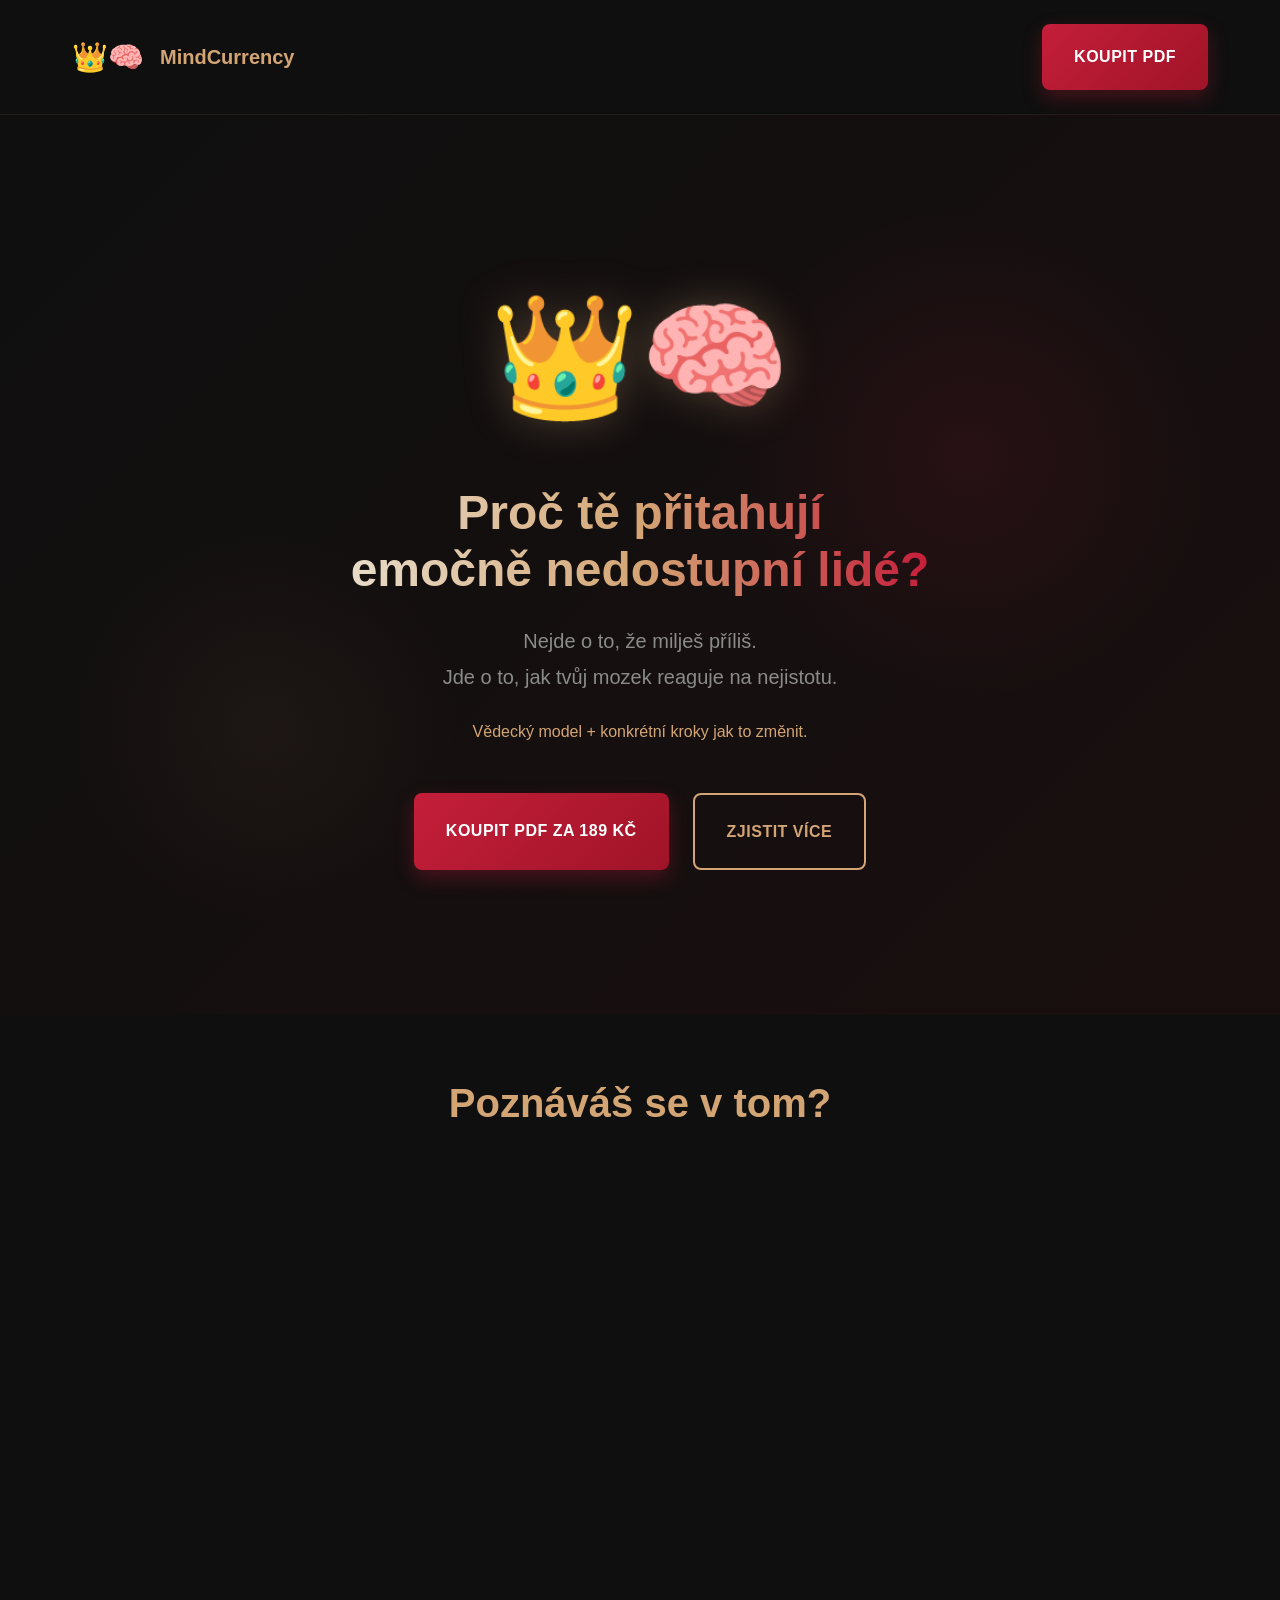
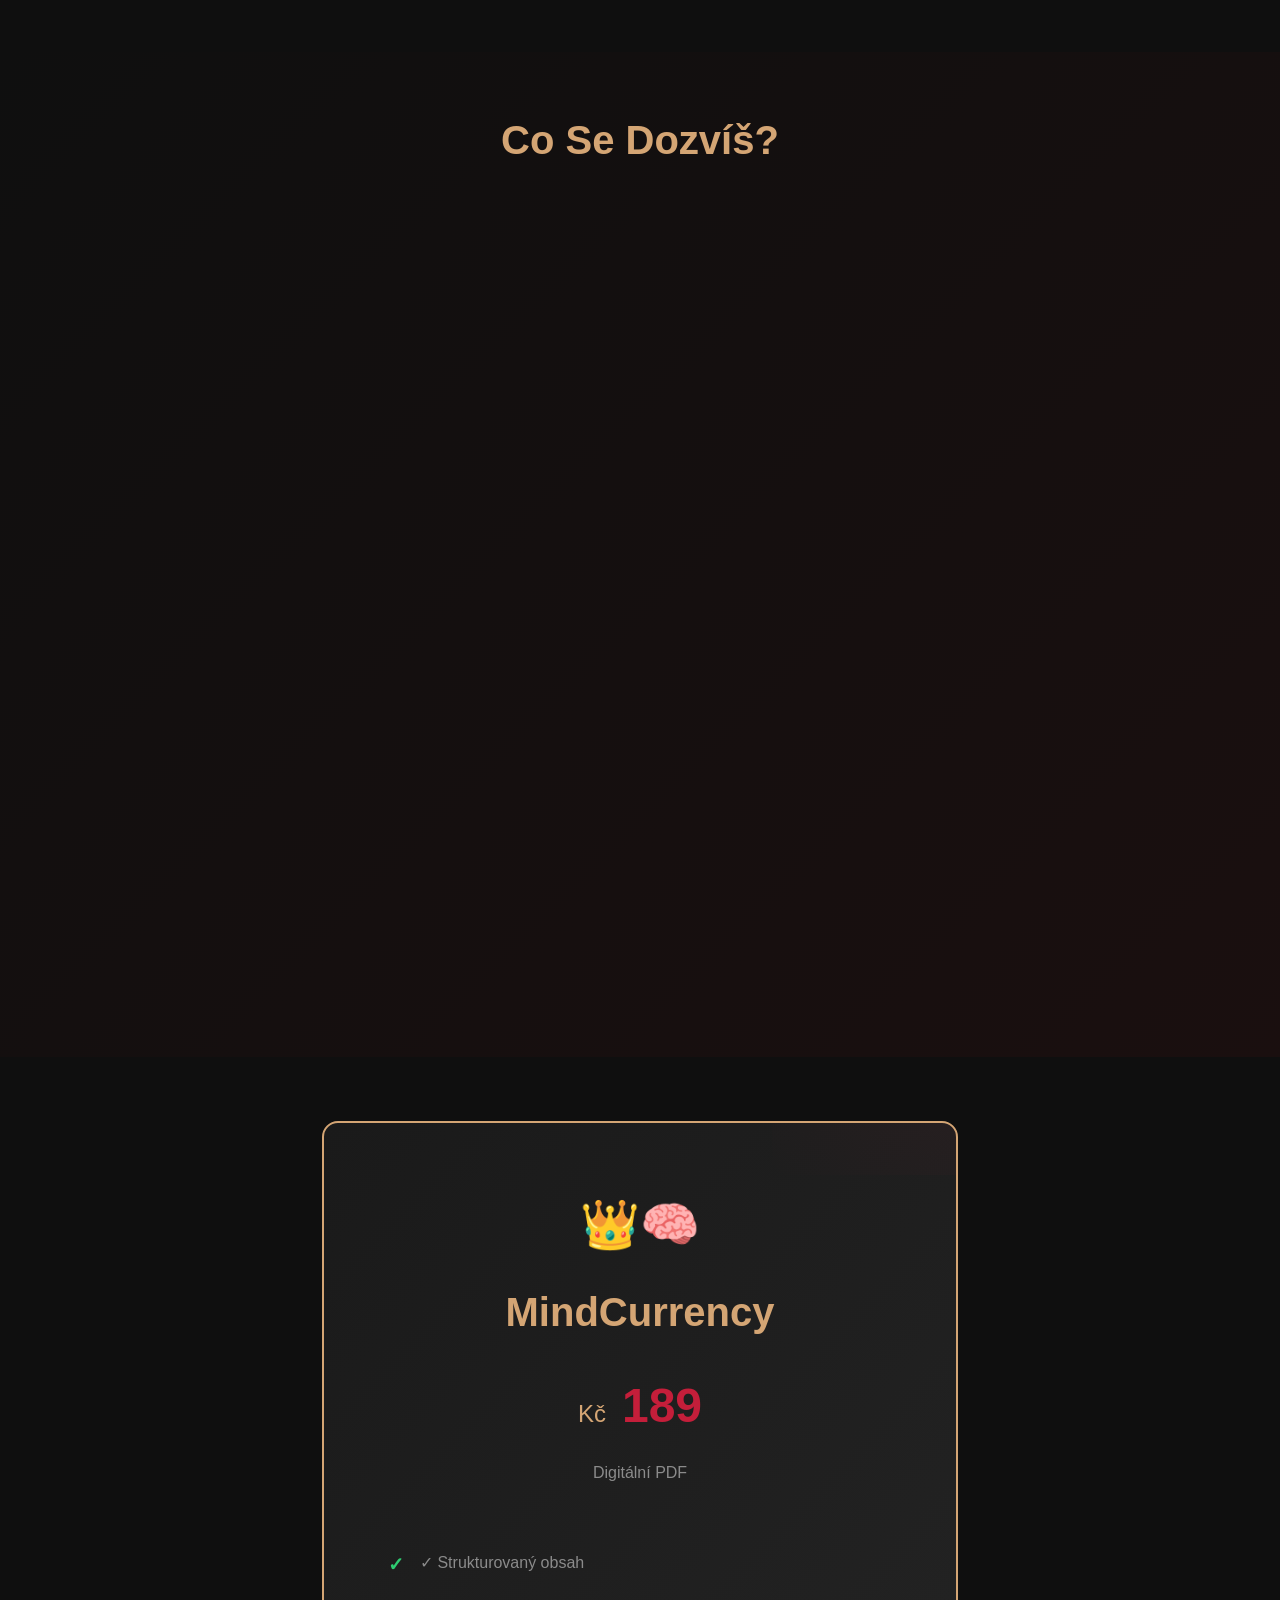
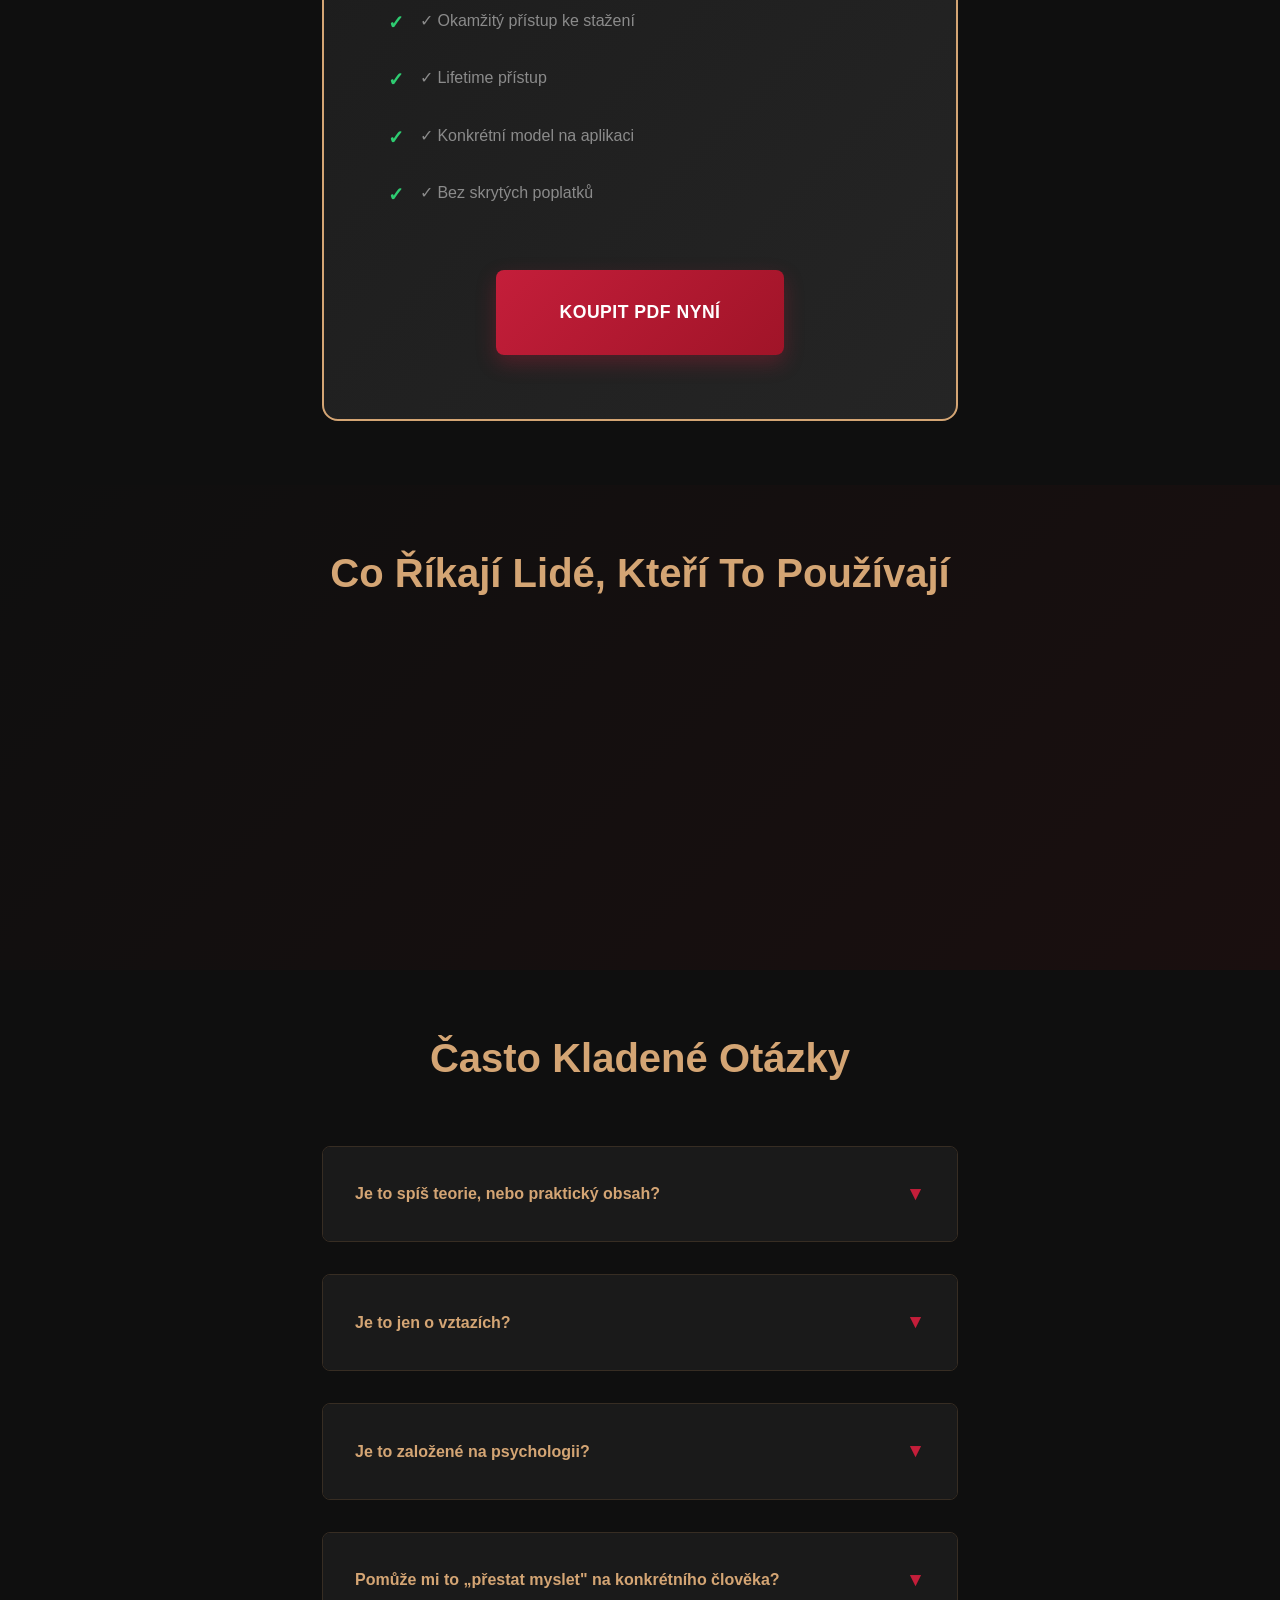
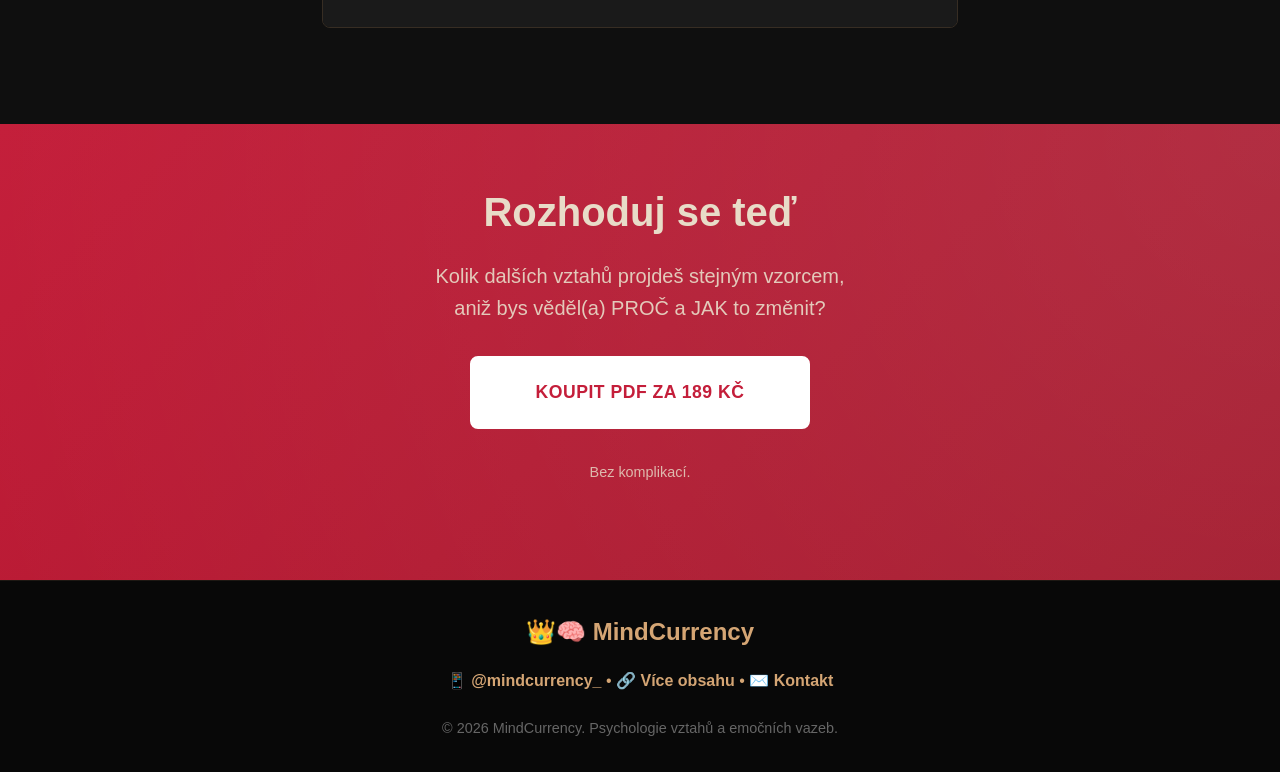
==== index.html @ d3848642 "Oprava FAQ: přidáno onclick na .faq-question, přidáno správné rozdělení textu do odstavců v každé od" ====
<!DOCTYPE html>
<html lang="cs">
<head>
    <meta charset="UTF-8">
    <meta name="viewport" content="width=device-width, initial-scale=1.0">
    <meta name="description" content="MindCurrency - Proč tě přitahují emočně nedostupní lidé. Vědecký model jak přerušit vztahový cyklus.">
    <meta name="keywords" content="psychologie, nejistota, vztahy, attachment, ebook">
    <meta name="author" content="MindCurrency">
    <meta property="og:title" content="MindCurrency - Proč tě přitahují emočně nedostupní lidé">
    <meta property="og:description" content="Vědecký model jak přerušit vztahový cyklus nejistoty.">
    <meta property="og:type" content="website">
    
    <title>MindCurrency - Proč tě přitahují emočně nedostupní lidé</title>
    
    <link rel="stylesheet" href="styles.css">
</head>
<body>

<!-- ========== HEADER ========== -->
<header class="header">
    <div class="header-content">
        <a href="#" class="logo">
            <div class="logo-icon">👑🧠</div>
            <span>MindCurrency</span>
        </a>
        <nav class="nav-cta">
            <button class="btn btn-primary" onclick="handlePurchase()">Koupit PDF</button>
        </nav>
    </div>
</header>

<!-- ========== HERO SECTION ========== -->
<section class="hero" id="home">
    <div class="hero-content">
        <div class="hero-logo">👑🧠</div>
        
        <h1>Proč tě přitahují<br>emočně nedostupní lidé?</h1>
        
        <p class="hero-subtitle">
            Nejde o to, že milješ příliš.<br>
            Jde o to, jak tvůj mozek reaguje na nejistotu.
        </p>
        
        <p class="hero-subtext">
            Vědecký model + konkrétní kroky jak to změnit.
        </p>
        
        <div class="hero-cta">
            <button class="btn btn-primary" onclick="handlePurchase()">Koupit PDF za 189 Kč</button>
            <a href="#problema" class="btn btn-secondary">Zjistit Více</a>
        </div>
    </div>
</section>

<!-- ========== PROBLEM SECTION ========== -->
<section class="problem-section" id="problema">
    <div class="container-narrow">
        <h2>Poznáváš se v tom?</h2>
        
        <div class="problem-list">
            <div class="problem-item">
                <div class="problem-number">1</div>
                <p><strong>Nejistota je tvůj magnet</strong> – Čím méně pozornosti, tím víc tě zajímá. Stabilní lidi jsou nudní.</p>
            </div>
            
            <div class="problem-item">
                <div class="problem-number">2</div>
                <p><strong>Stejný cyklus pořád znova</strong> – Každý vztah skončí stejně: ty se snažíš víc, druhý se vzdaluje.</p>
            </div>
            
            <div class="problem-item">
                <div class="problem-number">3</div>
                <p><strong>Kontroluješ telefon</strong> – Čekáš na zprávy, analyzuješ každé slovo, máš strach. Je to vyčerpávající.</p>
            </div>
            
            <div class="problem-item">
                <div class="problem-number">4</div>
                <p><strong>Myslíš, že jde o tebe</strong> – Když se druhý vzdálí, cítíš selhání. Ale realita je jiná.</p>
            </div>
            
            <div class="problem-item">
                <div class="problem-number">5</div>
                <p><strong>Potřebuješ řešení, ne motivaci</strong> – Už víš co je špatně. Potřebuješ konkrétní model jak to změnit.</p>
            </div>
        </div>
    </div>
</section>

<!-- ========== WHAT'S INSIDE SECTION ========== -->
<section class="whats-inside" id="obsah">
    <div class="container-narrow">
        <h2>Co Se Dozvíš?</h2>
        
        <div class="inside-list">
            <div class="inside-item">
                <div class="inside-icon">📌</div>
                <p><strong>Proč pochopení nestačí</strong> – Vědomé chápání není stejné jako změna mozku.</p>
            </div>
            
            <div class="inside-item">
                <div class="inside-icon">🔬</div>
                <p><strong>Nejistota jako droga</strong> – Vědecký model. Proč je nejistota návyková.</p>
            </div>
            
            <div class="inside-item">
                <div class="inside-icon">🧭</div>
                <p><strong>Styly citové vazby</strong> – Bezpečná, úzkostná a vyhýbavá. Proč se spojují nejisté páry.</p>
            </div>
            
            <div class="inside-item">
                <div class="inside-icon">🎯</div>
                <p><strong>Konkrétní Kroky</strong> – Od rozpoznání impulzu až po změnu vnitřního nastavení.</p>
            </div>
            
            <div class="inside-item">
                <div class="inside-icon">✅</div>
                <p><strong>Signály Změny</strong> – Jak poznáš, že se vztahový vzorec opravdu mění.</p>
            </div>
            
            <div class="inside-item">
                <div class="inside-icon">⚠️</div>
                <p><strong>Nejčastější Chyby</strong> – Pasti, do kterých padají lidi. Jak se jim vyhnout.</p>
            </div>
        </div>
    </div>
</section>

<!-- ========== PRICING SECTION ========== -->
<section class="pricing" id="pricing">
    <div class="container-narrow">
        <div class="price-box">
            <div class="price-header">
                <div class="price-icon">👑🧠</div>
                <h2>MindCurrency</h2>
            </div>
            
            <div class="price">
                <span class="price-currency">Kč</span>
                <span class="price-amount">189</span>
            </div>
            <span class="price-period">Digitální PDF</span>
            
            <ul class="pricing-features">
                <li>✓ Strukturovaný obsah</li>
                <li>✓ Okamžitý přístup ke stažení</li>
                <li>✓ Lifetime přístup</li>
                <li>✓ Konkrétní model na aplikaci</li>
                <li>✓ Bez skrytých poplatků</li>
            </ul>
            
            <button class="btn btn-primary btn-large" onclick="handlePurchase()">
                Koupit PDF Nyní
            </button>
        </div>
    </div>
</section>

<!-- ========== TESTIMONIALS ========== -->
<section class="testimonials" id="testimonials">
    <div class="container">
        <h2>Co Říkají Lidé, Kteří To Používají</h2>
        
        <div class="testimonials-grid">
            <div class="testimonial">
                <div class="stars">⭐⭐⭐⭐⭐</div>
                <p>„Poznala jsem se v tom. Věděla jsem, že se to opakuje, ale nevěděla jsem proč. Tohle PDF změnilo vše."</p>
                <div class="testimonial-author">– Aneta M.</div>
            </div>
            
            <div class="testimonial">
                <div class="stars">⭐⭐⭐⭐⭐</div>
                <p>„Není to jen teorie. Konkrétní kroky můžu začít používat hned. Už vím, jak reagovat jinak."</p>
                <div class="testimonial-author">– Pavel K.</div>
            </div>
            
            <div class="testimonial">
                <div class="stars">⭐⭐⭐⭐⭐</div>
                <p>„Konečně rozumím svým vlastním vzorcům. Je to jednoduché, ale účinné."</p>
                <div class="testimonial-author">– Barbora S.</div>
            </div>
        </div>
    </div>
</section>

<!-- ========== FAQ SECTION ========== -->
<section class="faq" id="faq">
    <div class="container-narrow">
        <h2>Často Kladené Otázky</h2>
        
        <div class="faq-container">
            <div class="faq-item">
                <div class="faq-question">
                    <h3>Je to spíš teorie, nebo praktický obsah?</h3>
                    <span class="faq-toggle">▼</span>
                </div>
                <div class="faq-answer">
                    <p><strong>Obojí.</strong></p>
                    <p>Nejprve pochopíš mechanismus, který tenhle vzorec vytváří.</p>
                    <p>Potom konkrétní principy, jak změnit reakci a dynamiku.</p>
                </div>
            </div>
            
            <div class="faq-item">
                <div class="faq-question">
                    <h3>Je to jen o vztazích?</h3>
                    <span class="faq-toggle">▼</span>
                </div>
                <div class="faq-answer">
                    <p><strong>Ne úplně.</strong></p>
                    <p>Vztahy jsou jen místo, kde se tenhle vzorec nejvíc projeví.</p>
                    <p>Ve skutečnosti jde o způsob, jak reaguješ na nejistotu, validaci a emoční investici.</p>
                </div>
            </div>
            
            <div class="faq-item">
                <div class="faq-question">
                    <h3>Je to založené na psychologii?</h3>
                    <span class="faq-toggle">▼</span>
                </div>
                <div class="faq-answer">
                    <p><strong>Ano.</strong></p>
                    <p>PDF vychází z konceptů jako attachment theory, dopaminový reward systém a behaviorální psychologie.</p>
                </div>
            </div>
            
            <div class="faq-item">
                <div class="faq-question">
                    <h3>Pomůže mi to „přestat myslet" na konkrétního člověka?</h3>
                    <span class="faq-toggle">▼</span>
                </div>
                <div class="faq-answer">
                    <p><strong>Cílem není potlačit emoce.</strong></p>
                    <p>Cílem je pochopit, proč tvůj systém reaguje určitým způsobem a přestat být řízený impulsem.</p>
                </div>
            </div>
        </div>
    </div>
</section>

<!-- ========== FINAL CTA ========== -->
<section class="cta-final">
    <div class="container">
        <h2>Rozhoduj se teď</h2>
        <p>
            Kolik dalších vztahů projdeš stejným vzorcem,<br>
            aniž bys věděl(a) PROČ a JAK to změnit?
        </p>
        <button class="btn btn-secondary" onclick="handlePurchase()" style="font-size: 1.1rem; padding: var(--spacing-md) var(--spacing-xxl);">
            Koupit PDF za 189 Kč
        </button>
        <p style="margin-top: var(--spacing-lg); font-size: 0.9rem; opacity: 0.9;">
            Bez komplikací.
        </p>
    </div>
</section>

<!-- ========== FOOTER ========== -->
<footer class="footer">
    <div class="footer-logo">👑🧠 MindCurrency</div>
    <div class="footer-content">
        <a href="https://instagram.com/mindcurrency_" class="footer-link" target="_blank">📱 @mindcurrency_</a>
        <span style="color: var(--primary-gold);">•</span>
        <a href="https://linktr.ee/MindCurrency" class="footer-link" target="_blank">🔗 Více obsahu</a>
        <span style="color: var(--primary-gold);">•</span>
        <a href="mailto:contact@mindcurrency.cz" class="footer-link">✉️ Kontakt</a>
    </div>
    <p class="footer-text">
        © 2026 MindCurrency. Psychologie vztahů a emočních vazeb.
    </p>
</footer>

<script src="script.js"></script>

</body>
</html>
---- styles.css ----
/* ========== CSS VARIABLES ========== */

:root {
    /* Colors */
    --bg-dark: #0f0f0f;
    --bg-darker: #080808;
    --primary-red: #c41e3a;
    --primary-gold: #d4a574;
    --cream: #e8dcc8;
    --light-gray: #8b8b8b;
    --gray: #666666;
    --card-bg: #1a1a1a;
    
    /* Spacing */
    --spacing-xs: 0.5rem;
    --spacing-sm: 1rem;
    --spacing-md: 1.5rem;
    --spacing-lg: 2rem;
    --spacing-xl: 3rem;
    --spacing-xxl: 4rem;
    
    /* Typography */
    --font-sans: 'Segoe UI', Tahoma, Geneva, Verdana, sans-serif;
    --font-size-base: 1rem;
    --font-size-lg: 1.25rem;
    --font-size-xl: 1.5rem;
    --font-size-2xl: 2rem;
    --font-size-3xl: 2.5rem;
    --font-size-4xl: 3rem;
    
    /* Transitions */
    --transition: all 0.3s ease;
    --transition-slow: all 0.6s cubic-bezier(0.34, 1.56, 0.64, 1);
}

/* ========== RESET & BASE STYLES ========== */

* {
    margin: 0;
    padding: 0;
    box-sizing: border-box;
}

html {
    scroll-behavior: smooth;
}

body {
    font-family: var(--font-sans);
    background-color: var(--bg-dark);
    color: var(--cream);
    line-height: 1.6;
    overflow-x: hidden;
}

body.loaded {
    animation: fadeIn 0.6s ease;
}

@keyframes fadeIn {
    from { opacity: 0; }
    to { opacity: 1; }
}

/* ========== TYPOGRAPHY ========== */

h1, h2, h3, h4, h5, h6 {
    font-weight: 700;
    line-height: 1.2;
    margin-bottom: var(--spacing-md);
}

h1 {
    font-size: var(--font-size-4xl);
    color: var(--cream);
}

h2 {
    font-size: var(--font-size-3xl);
    color: var(--cream);
}

h3 {
    font-size: var(--font-size-xl);
    color: var(--cream);
}

p {
    margin-bottom: var(--spacing-md);
    color: var(--light-gray);
}

a {
    color: var(--primary-gold);
    text-decoration: none;
    transition: var(--transition);
}

a:hover {
    color: var(--primary-red);
}

/* ========== CONTAINER ========== */

.container {
    max-width: 1200px;
    margin: 0 auto;
    padding: 0 var(--spacing-lg);
}

.container-narrow {
    max-width: 700px;
    margin: 0 auto;
    padding: 0 var(--spacing-lg);
}

/* ========== BUTTONS ========== */

.btn {
    display: inline-block;
    padding: var(--spacing-md) var(--spacing-lg);
    border: none;
    border-radius: 8px;
    font-size: var(--font-size-base);
    font-weight: 600;
    cursor: pointer;
    transition: var(--transition);
    text-transform: uppercase;
    letter-spacing: 0.5px;
    position: relative;
    overflow: hidden;
    text-decoration: none;
    display: inline-flex;
    align-items: center;
    justify-content: center;
}

.btn-primary {
    background: linear-gradient(135deg, var(--primary-red), #a01428);
    color: white;
    box-shadow: 0 8px 20px rgba(196, 30, 58, 0.3);
}

.btn-primary:hover {
    transform: translateY(-2px);
    box-shadow: 0 12px 30px rgba(196, 30, 58, 0.5);
}

.btn-secondary {
    background: transparent;
    color: var(--primary-gold);
    border: 2px solid var(--primary-gold);
}

.btn-secondary:hover {
    background: var(--primary-gold);
    color: var(--bg-dark);
    transform: translateY(-2px);
}

.btn-large {
    padding: var(--spacing-lg) var(--spacing-xxl);
    font-size: 1.1rem;
}

.btn:active {
    transform: translateY(0);
}

/* ========== HEADER ========== */

.header {
    position: sticky;
    top: 0;
    z-index: 1000;
    background: var(--bg-dark);
    backdrop-filter: blur(10px);
    border-bottom: 1px solid rgba(212, 165, 116, 0.1);
    transition: var(--transition);
}

.header-content {
    max-width: 1200px;
    margin: 0 auto;
    padding: var(--spacing-md) var(--spacing-lg);
    display: flex;
    justify-content: space-between;
    align-items: center;
}

.logo {
    display: flex;
    align-items: center;
    gap: var(--spacing-sm);
    color: var(--primary-gold);
    font-size: var(--font-size-lg);
    font-weight: 700;
    transition: var(--transition);
}

.logo:hover {
    color: var(--primary-red);
}

.logo-icon {
    font-size: 1.8rem;
    animation: float 3s ease-in-out infinite;
}

@keyframes float {
    0%, 100% { transform: translateY(0px); }
    50% { transform: translateY(-10px); }
}

.nav-cta {
    display: flex;
    gap: var(--spacing-md);
    align-items: center;
}

@media (max-width: 768px) {
    .header-content {
        flex-direction: column;
        gap: var(--spacing-md);
    }
    
    .nav-cta {
        width: 100%;
        flex-direction: column;
    }
    
    .nav-cta .btn {
        width: 100%;
    }
}

/* ========== HERO SECTION ========== */

.hero {
    min-height: 100vh;
    display: flex;
    align-items: center;
    justify-content: center;
    background: linear-gradient(135deg, var(--bg-dark) 0%, #1a0f0f 100%);
    position: relative;
    overflow: hidden;
    padding: var(--spacing-xxl) var(--spacing-lg);
}

.hero::before {
    content: '';
    position: absolute;
    width: 500px;
    height: 500px;
    background: radial-gradient(circle, rgba(196, 30, 58, 0.1) 0%, transparent 70%);
    top: 10%;
    right: 5%;
    animation: pulse 4s ease-in-out infinite;
}

@keyframes pulse {
    0%, 100% { transform: scale(1); }
    50% { transform: scale(1.1); }
}

.hero::after {
    content: '';
    position: absolute;
    width: 400px;
    height: 400px;
    background: radial-gradient(circle, rgba(212, 165, 116, 0.05) 0%, transparent 70%);
    bottom: 10%;
    left: 5%;
    animation: pulse 5s ease-in-out infinite;
}

.hero-content {
    position: relative;
    z-index: 2;
    text-align: center;
    max-width: 900px;
    animation: slideUp 0.8s ease;
}

@keyframes slideUp {
    from {
        opacity: 0;
        transform: translateY(30px);
    }
    to {
        opacity: 1;
        transform: translateY(0);
    }
}

.hero-logo {
    font-size: 120px;
    margin-bottom: var(--spacing-lg);
    animation: float 4s ease-in-out infinite;
    filter: drop-shadow(0 0 20px rgba(212, 165, 116, 0.3));
}

.hero h1 {
    font-size: var(--font-size-4xl);
    margin-bottom: var(--spacing-md);
    background: linear-gradient(to right, var(--cream), var(--primary-gold), var(--primary-red));
    -webkit-background-clip: text;
    -webkit-text-fill-color: transparent;
    background-clip: text;
}

.hero-subtitle {
    font-size: var(--font-size-lg);
    color: var(--light-gray);
    margin-bottom: var(--spacing-md);
    line-height: 1.8;
}

.hero-subtext {
    font-size: var(--font-size-base);
    color: var(--primary-gold);
    margin-bottom: var(--spacing-xl);
}

.hero-cta {
    display: flex;
    gap: var(--spacing-md);
    justify-content: center;
    flex-wrap: wrap;
}

@media (max-width: 768px) {
    .hero {
        min-height: auto;
        padding: var(--spacing-xl) var(--spacing-md);
    }
    
    .hero h1 {
        font-size: 2.5rem;
    }
    
    .hero-logo {
        font-size: 80px;
    }
    
    .hero-cta {
        flex-direction: column;
    }
    
    .hero-cta .btn {
        width: 100%;
    }
}

/* ========== SOLUTION BADGE ========== */

.solution-badge {
    display: inline-block;
    background: rgba(196, 30, 58, 0.2);
    color: var(--primary-gold);
    padding: var(--spacing-sm) var(--spacing-md);
    border-radius: 50px;
    font-size: 0.85rem;
    font-weight: 700;
    text-transform: uppercase;
    letter-spacing: 1px;
    margin-bottom: var(--spacing-lg);
    text-align: center;
}

/* ========== PROBLEM SECTION ========== */

.problem-section {
    padding: var(--spacing-xxl) var(--spacing-lg);
    background: var(--bg-dark);
}

.problem-section h2 {
    text-align: center;
    margin-bottom: var(--spacing-xxl);
    color: var(--primary-gold);
}

.problem-list {
    display: grid;
    gap: var(--spacing-lg);
}

.problem-item {
    display: flex;
    gap: var(--spacing-lg);
    align-items: flex-start;
}

.problem-number {
    display: flex;
    align-items: center;
    justify-content: center;
    width: 50px;
    height: 50px;
    background: linear-gradient(135deg, var(--primary-red), #a01428);
    color: white;
    font-weight: 700;
    font-size: 1.5rem;
    border-radius: 50%;
    flex-shrink: 0;
}

.problem-item p {
    flex: 1;
    margin: 0;
    font-size: 1.05rem;
}

/* ========== SOLUTION SECTION ========== */

.solution-section {
    padding: var(--spacing-xxl) var(--spacing-lg);
    background: linear-gradient(135deg, var(--bg-dark) 0%, #1a0f0f 100%);
}

.solution-section h2 {
    text-align: center;
    color: var(--primary-gold);
    margin-bottom: var(--spacing-xl);
}

.solution-section p {
    font-size: 1.05rem;
    margin-bottom: var(--spacing-md);
}

.cycle-box {
    display: flex;
    justify-content: center;
    align-items: center;
    gap: var(--spacing-lg);
    flex-wrap: wrap;
    margin: var(--spacing-xxl) 0;
    padding: var(--spacing-xl);
    background: var(--card-bg);
    border: 2px solid var(--primary-gold);
    border-radius: 12px;
}

.cycle-step {
    background: linear-gradient(135deg, var(--primary-red), #a01428);
    color: white;
    padding: var(--spacing-md) var(--spacing-lg);
    border-radius: 8px;
    font-weight: 700;
    min-width: 120px;
    text-align: center;
}

.cycle-arrow {
    color: var(--primary-gold);
    font-size: 2rem;
    font-weight: 700;
}

/* ========== 5 STEPS SECTION ========== */

.five-steps {
    padding: var(--spacing-xxl) var(--spacing-lg);
    background: var(--bg-dark);
}

.five-steps h2 {
    text-align: center;
    color: var(--primary-gold);
    margin-bottom: var(--spacing-xxl);
}

.steps-container {
    display: grid;
    gap: var(--spacing-lg);
}

.step-item {
    display: grid;
    grid-template-columns: 60px 1fr;
    gap: var(--spacing-lg);
    align-items: flex-start;
}

.step-number {
    display: flex;
    align-items: center;
    justify-content: center;
    width: 60px;
    height: 60px;
    background: linear-gradient(135deg, var(--primary-red), #a01428);
    color: white;
    font-weight: 700;
    font-size: 1.5rem;
    border-radius: 50%;
    flex-shrink: 0;
}

.step-content h3 {
    color: var(--primary-gold);
    margin-bottom: var(--spacing-sm);
}

.step-content p {
    margin: 0;
    font-size: 0.95rem;
}

/* ========== WHAT'S INSIDE SECTION ========== */

.whats-inside {
    padding: var(--spacing-xxl) var(--spacing-lg);
    background: linear-gradient(135deg, var(--bg-dark) 0%, #1a0f0f 100%);
}

.whats-inside h2 {
    text-align: center;
    color: var(--primary-gold);
    margin-bottom: var(--spacing-xxl);
}

.inside-list {
    display: grid;
    gap: var(--spacing-md);
}

.inside-item {
    display: flex;
    gap: var(--spacing-md);
    align-items: center;
    background: var(--card-bg);
    padding: var(--spacing-lg);
    border-left: 4px solid var(--primary-red);
    border-radius: 8px;
    transition: var(--transition);
}

.inside-item:hover {
    border-left-color: var(--primary-gold);
    transform: translateX(5px);
}

.inside-icon {
    font-size: 1.5rem;
    color: var(--primary-gold);
    font-weight: 700;
    flex-shrink: 0;
}

.inside-item p {
    margin: 0;
    font-size: 0.95rem;
}

/* ========== PRICING SECTION ========== */

.pricing {
    padding: var(--spacing-xxl) var(--spacing-lg);
    background: var(--bg-dark);
}

.price-box {
    background: linear-gradient(135deg, var(--card-bg), #252525);
    border: 2px solid var(--primary-gold);
    border-radius: 16px;
    padding: var(--spacing-xxl);
    text-align: center;
    transition: var(--transition);
    position: relative;
    overflow: hidden;
}

.price-box::before {
    content: '';
    position: absolute;
    top: -50%;
    right: -50%;
    width: 500px;
    height: 500px;
    background: radial-gradient(circle, rgba(196, 30, 58, 0.1), transparent);
    animation: float 6s ease-in-out infinite;
}

.price-box:hover {
    border-color: var(--primary-red);
    transform: translateY(-8px);
    box-shadow: 0 25px 60px rgba(196, 30, 58, 0.3);
}

.price-header {
    position: relative;
    z-index: 2;
    margin-bottom: var(--spacing-lg);
}

.price-icon {
    font-size: 3rem;
    display: block;
    margin-bottom: var(--spacing-md);
}

.price-header h2 {
    color: var(--primary-gold);
    margin-bottom: 0;
}

.price {
    position: relative;
    z-index: 2;
    display: flex;
    align-items: baseline;
    justify-content: center;
    gap: var(--spacing-sm);
    margin-bottom: var(--spacing-sm);
}

.price-currency {
    font-size: 1.5rem;
    color: var(--primary-gold);
}

.price-amount {
    font-size: var(--font-size-4xl);
    font-weight: 700;
    color: var(--primary-red);
}

.price-period {
    display: block;
    color: var(--light-gray);
    font-size: var(--font-size-base);
    margin-bottom: var(--spacing-lg);
    position: relative;
    z-index: 2;
}

.pricing-features {
    list-style: none;
    margin: var(--spacing-xl) 0;
    text-align: left;
    position: relative;
    z-index: 2;
}

.pricing-features li {
    padding: var(--spacing-sm) 0;
    color: var(--light-gray);
    position: relative;
    padding-left: var(--spacing-lg);
}

.pricing-features li::before {
    content: '✓';
    position: absolute;
    left: 0;
    color: #2ecc71;
    font-weight: 700;
    font-size: 1.2rem;
}

.pricing-guarantee {
    background: rgba(196, 30, 58, 0.1);
    border: 1px solid var(--primary-red);
    border-radius: 8px;
    padding: var(--spacing-lg);
    margin: var(--spacing-xl) 0;
    position: relative;
    z-index: 2;
}

.pricing-guarantee strong {
    color: var(--primary-gold);
}

.guarantee-text {
    color: var(--light-gray);
    font-size: 0.95rem;
    margin-top: var(--spacing-sm);
    margin-bottom: 0;
}

/* ========== TESTIMONIALS ========== */

.testimonials {
    padding: var(--spacing-xxl) var(--spacing-lg);
    background: linear-gradient(135deg, var(--bg-dark) 0%, #1a0f0f 100%);
}

.testimonials h2 {
    text-align: center;
    color: var(--primary-gold);
    margin-bottom: var(--spacing-xxl);
}

.testimonials-grid {
    display: grid;
    grid-template-columns: repeat(auto-fit, minmax(280px, 1fr));
    gap: var(--spacing-lg);
}

.testimonial {
    background: var(--card-bg);
    padding: var(--spacing-lg);
    border-radius: 12px;
    border: 1px solid rgba(212, 165, 116, 0.2);
    transition: var(--transition);
    position: relative;
}

.testimonial::before {
    content: '"';
    font-size: 4rem;
    color: var(--primary-red);
    opacity: 0.3;
    position: absolute;
    top: -10px;
    left: 10px;
}

.testimonial:hover {
    border-color: var(--primary-red);
    transform: translateY(-5px);
    box-shadow: 0 15px 40px rgba(196, 30, 58, 0.2);
}

.stars {
    font-size: 1.2rem;
    margin-bottom: var(--spacing-md);
    letter-spacing: 2px;
}

.testimonial p {
    color: var(--light-gray);
    font-style: italic;
    margin-bottom: var(--spacing-md);
}

.testimonial-author {
    color: var(--primary-gold);
    font-weight: 700;
    font-size: 0.9rem;
}

/* ========== FAQ SECTION ========== */

.faq {
    padding: var(--spacing-xxl) var(--spacing-lg);
    background: var(--bg-dark);
}

.faq h2 {
    text-align: center;
    color: var(--primary-gold);
    margin-bottom: var(--spacing-xxl);
}

.faq-container {
    max-width: 700px;
    margin: 0 auto;
}

.faq-item {
    margin-bottom: var(--spacing-lg);
    border: 1px solid rgba(212, 165, 116, 0.2);
    border-radius: 8px;
    overflow: hidden;
    transition: var(--transition);
}

.faq-item.active {
    border-color: var(--primary-red);
}

.faq-question {
    background: var(--card-bg);
    padding: var(--spacing-lg);
    cursor: pointer;
    display: flex;
    justify-content: space-between;
    align-items: center;
    transition: var(--transition);
}

.faq-item.active .faq-question {
    background: rgba(196, 30, 58, 0.1);
}

.faq-question:hover {
    background: rgba(212, 165, 116, 0.05);
}

.faq-question h3 {
    color: var(--primary-gold);
    margin-bottom: 0;
    font-size: var(--font-size-base);
    text-align: left;
}

.faq-toggle {
    color: var(--primary-red);
    font-size: 1.2rem;
    transition: var(--transition);
    display: inline-block;
}

.faq-item.active .faq-toggle {
    transform: rotate(180deg);
}

.faq-answer {
    max-height: 0;
    overflow: hidden;
    transition: max-height 0.3s ease;
}

.faq-item.active .faq-answer {
    max-height: 500px;
}

.faq-answer p {
    padding: var(--spacing-lg);
    background: rgba(212, 165, 116, 0.05);
    color: var(--light-gray);
    margin-bottom: 0;
}

/* ========== FINAL CTA SECTION ========== */

.cta-final {
    padding: var(--spacing-xxl) var(--spacing-lg);
    background: linear-gradient(135deg, var(--primary-red), #a01428);
    text-align: center;
    position: relative;
    overflow: hidden;
}

.cta-final::before {
    content: '';
    position: absolute;
    inset: 0;
    background: radial-gradient(circle at top right, rgba(255, 255, 255, 0.1), transparent);
}

.cta-final h2 {
    position: relative;
    z-index: 2;
    font-size: var(--font-size-3xl);
    margin-bottom: var(--spacing-md);
    color: var(--cream);
}

.cta-final p {
    position: relative;
    z-index: 2;
    font-size: var(--font-size-lg);
    color: rgba(232, 220, 200, 0.9);
    margin-bottom: var(--spacing-lg);
}

.cta-final .btn {
    position: relative;
    z-index: 2;
}

.cta-final .btn-secondary {
    background: white;
    color: var(--primary-red);
    border: 2px solid white;
}

.cta-final .btn-secondary:hover {
    background: var(--cream);
    color: var(--primary-red);
}

/* ========== FOOTER ========== */

.footer {
    background: var(--bg-darker);
    padding: var(--spacing-lg);
    text-align: center;
    border-top: 1px solid rgba(212, 165, 116, 0.1);
}

.footer-logo {
    font-size: 1.5rem;
    color: var(--primary-gold);
    font-weight: 700;
    margin-bottom: var(--spacing-sm);
}

.footer-content {
    margin-bottom: var(--spacing-md);
}

.footer-link {
    color: var(--primary-gold);
    font-weight: 600;
    transition: var(--transition);
}

.footer-link:hover {
    color: var(--primary-red);
}

.footer-text {
    color: var(--gray);
    font-size: 0.9rem;
    margin-bottom: 0;
}

/* ========== SCROLLBAR ========== */

::-webkit-scrollbar {
    width: 10px;
}

::-webkit-scrollbar-track {
    background: var(--bg-dark);
}

::-webkit-scrollbar-thumb {
    background: var(--primary-gold);
    border-radius: 5px;
}

::-webkit-scrollbar-thumb:hover {
    background: var(--primary-red);
}

/* ========== RESPONSIVE ========== */

@media (max-width: 1024px) {
    h1 { font-size: 2.5rem; }
    h2 { font-size: 2rem; }
    .container { padding: 0 var(--spacing-md); }
}

@media (max-width: 768px) {
    :root {
        --font-size-4xl: 2rem;
        --font-size-3xl: 1.75rem;
        --font-size-2xl: 1.5rem;
        --spacing-xxl: 2rem;
        --spacing-xl: 1.5rem;
    }
    
    .testimonials-grid {
        grid-template-columns: 1fr;
    }
    
    .price-box {
        padding: var(--spacing-lg);
    }
    
    .step-item {
        grid-template-columns: 1fr;
    }
    
    .step-number {
        width: 50px;
        height: 50px;
    }
}

/* ========== UTILITIES ========== */

.text-center { text-align: center; }
.mt-lg { margin-top: var(--spacing-lg); }
.mb-lg { margin-bottom: var(--spacing-lg); }
.opacity-75 { opacity: 0.75; }
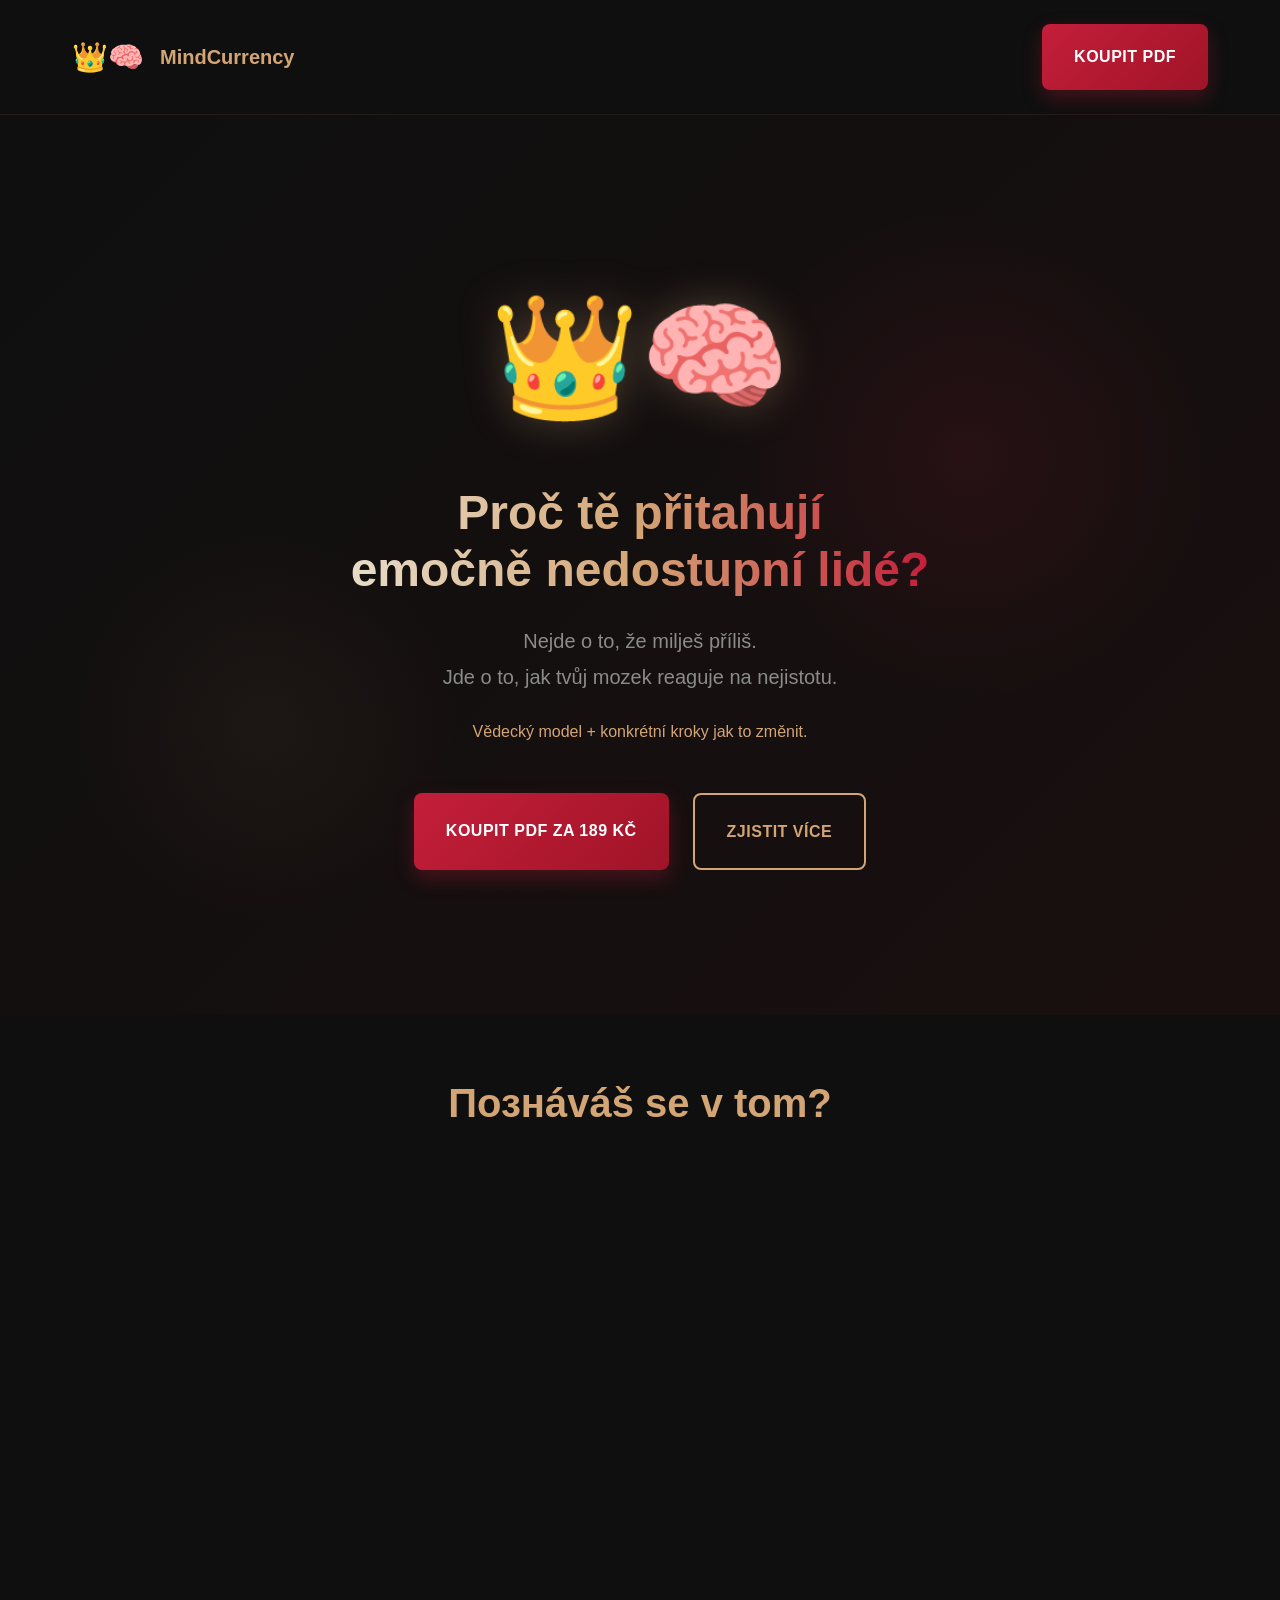
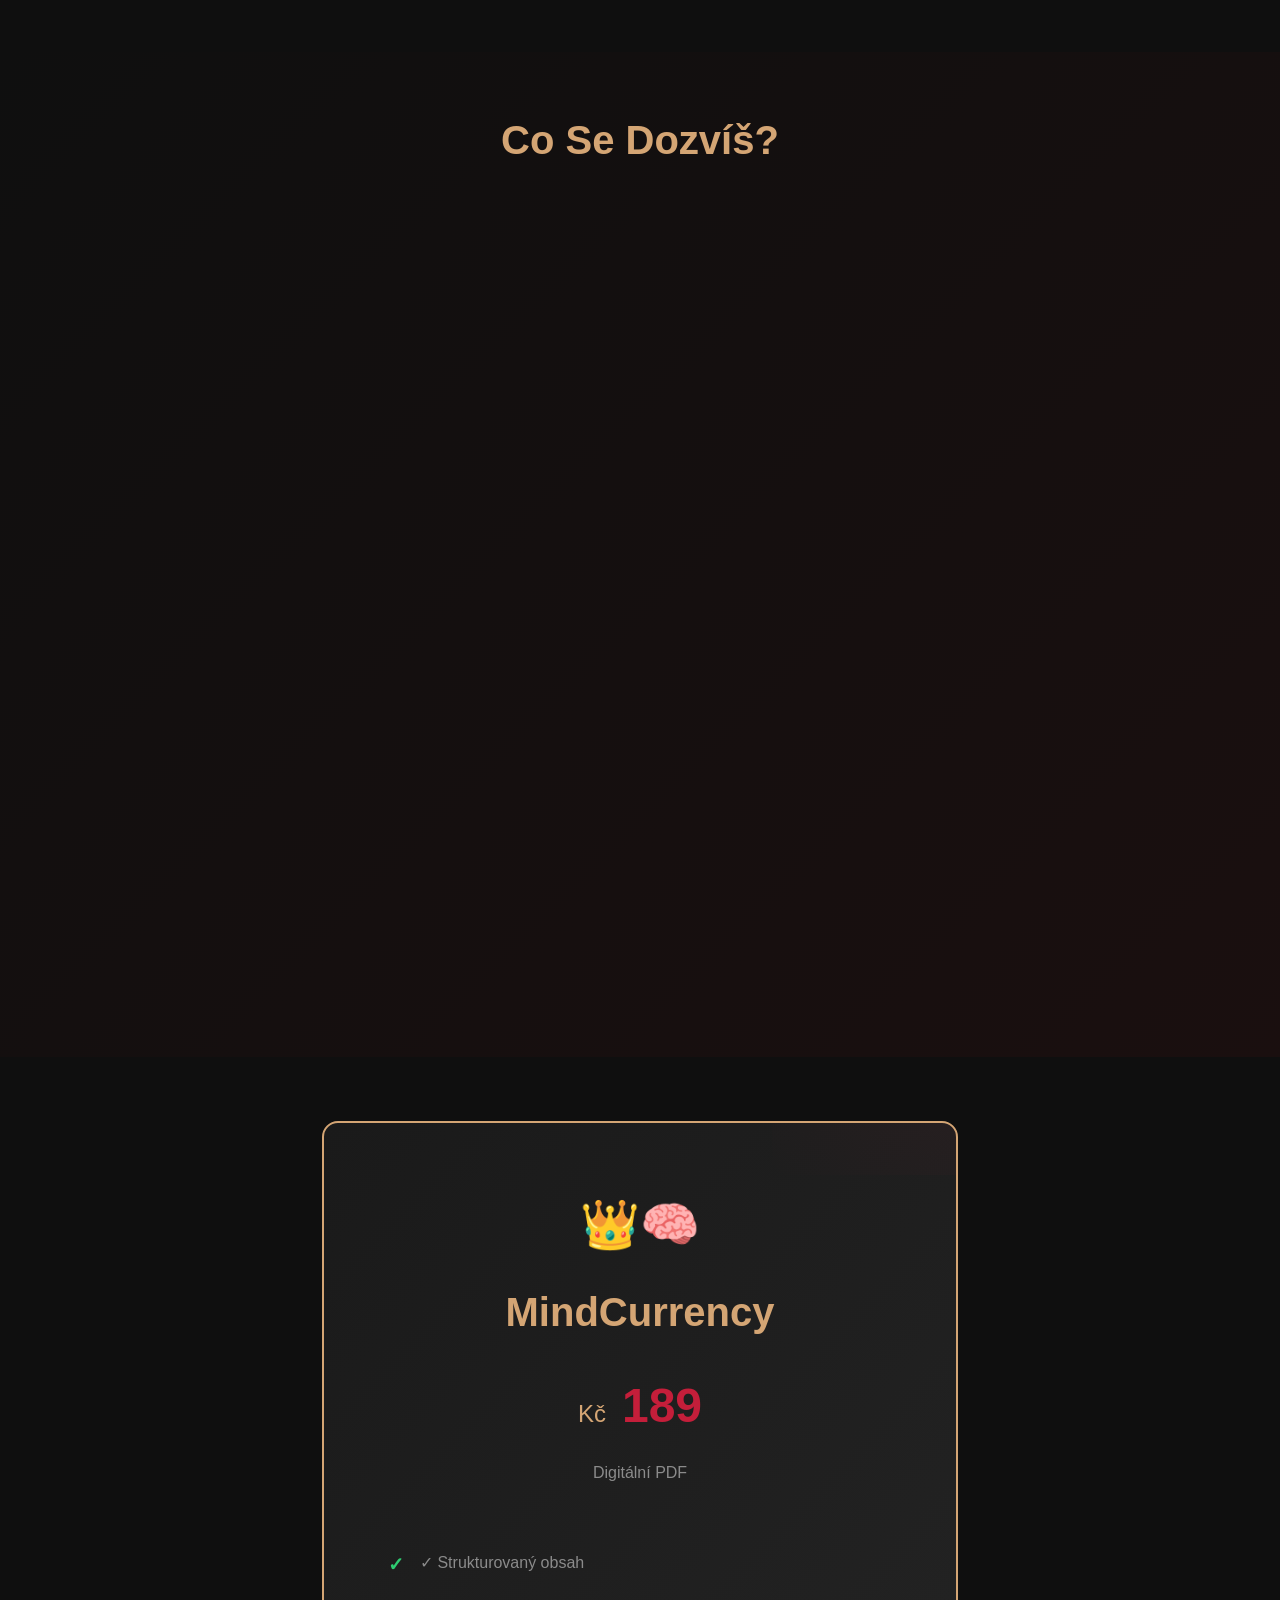
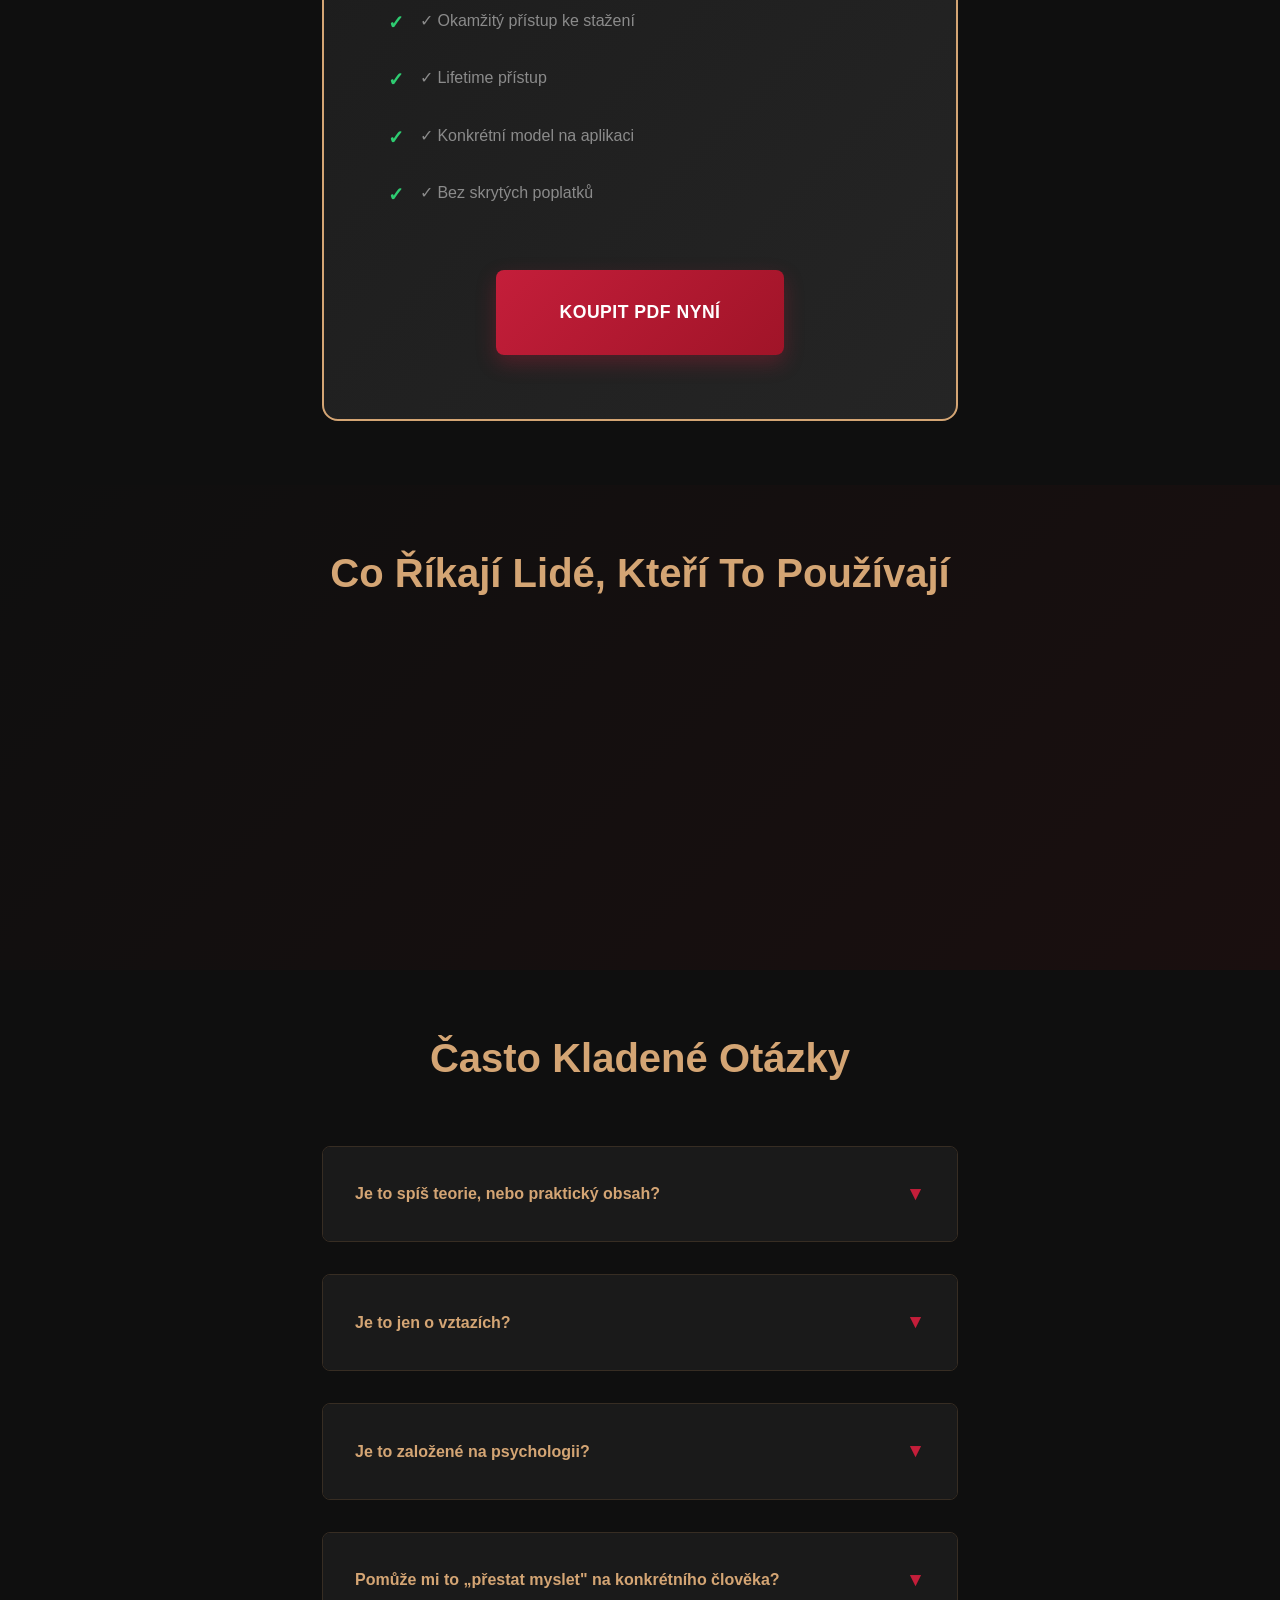
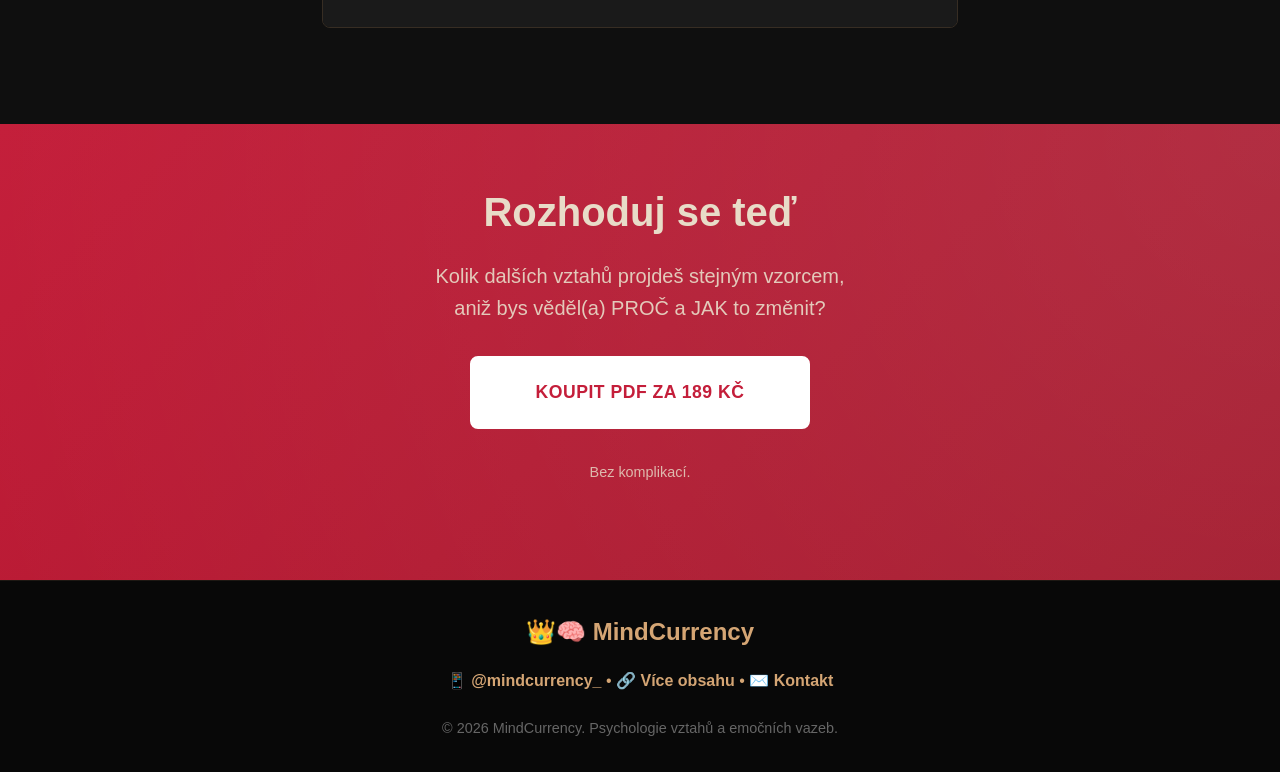
==== commit 0fed9218: "Oprava FAQ: odstraněny velké mezery mezi věty v odpovědích, použito <br> místo <p> tagů pro kompaktn" ====
--- a/index.html
+++ b/index.html
@@ -55,7 +55,7 @@
 <!-- ========== PROBLEM SECTION ========== -->
 <section class="problem-section" id="problema">
     <div class="container-narrow">
-        <h2>Poznáváš se v tom?</h2>
+        <h2>Познáváš se v tom?</h2>
         
         <div class="problem-list">
             <div class="problem-item">
@@ -189,48 +189,42 @@
         
         <div class="faq-container">
             <div class="faq-item">
-                <div class="faq-question">
+                <div class="faq-question" onclick="this.parentElement.classList.toggle('active')">
                     <h3>Je to spíš teorie, nebo praktický obsah?</h3>
                     <span class="faq-toggle">▼</span>
                 </div>
                 <div class="faq-answer">
-                    <p><strong>Obojí.</strong></p>
-                    <p>Nejprve pochopíš mechanismus, který tenhle vzorec vytváří.</p>
-                    <p>Potom konkrétní principy, jak změnit reakci a dynamiku.</p>
-                </div>
-            </div>
-            
-            <div class="faq-item">
-                <div class="faq-question">
+                    <p>Obojí.<br>Nejprve pochopíš mechanismus, který tenhle vzorec vytváří.<br>Potom konkrétní principy, jak změnit reakci a dynamiku.</p>
+                </div>
+            </div>
+            
+            <div class="faq-item">
+                <div class="faq-question" onclick="this.parentElement.classList.toggle('active')">
                     <h3>Je to jen o vztazích?</h3>
                     <span class="faq-toggle">▼</span>
                 </div>
                 <div class="faq-answer">
-                    <p><strong>Ne úplně.</strong></p>
-                    <p>Vztahy jsou jen místo, kde se tenhle vzorec nejvíc projeví.</p>
-                    <p>Ve skutečnosti jde o způsob, jak reaguješ na nejistotu, validaci a emoční investici.</p>
-                </div>
-            </div>
-            
-            <div class="faq-item">
-                <div class="faq-question">
+                    <p>Ne úplně.<br>Vztahy jsou jen místo, kde se tenhle vzorec nejvíc projeví.<br>Ve skutečnosti jde o způsob, jak reaguješ na nejistotu, validaci a emoční investici.</p>
+                </div>
+            </div>
+            
+            <div class="faq-item">
+                <div class="faq-question" onclick="this.parentElement.classList.toggle('active')">
                     <h3>Je to založené na psychologii?</h3>
                     <span class="faq-toggle">▼</span>
                 </div>
                 <div class="faq-answer">
-                    <p><strong>Ano.</strong></p>
-                    <p>PDF vychází z konceptů jako attachment theory, dopaminový reward systém a behaviorální psychologie.</p>
-                </div>
-            </div>
-            
-            <div class="faq-item">
-                <div class="faq-question">
+                    <p>Ano.<br>PDF vychází z konceptů jako attachment theory, dopaminový reward systém a behaviorální psychologie.</p>
+                </div>
+            </div>
+            
+            <div class="faq-item">
+                <div class="faq-question" onclick="this.parentElement.classList.toggle('active')">
                     <h3>Pomůže mi to „přestat myslet" na konkrétního člověka?</h3>
                     <span class="faq-toggle">▼</span>
                 </div>
                 <div class="faq-answer">
-                    <p><strong>Cílem není potlačit emoce.</strong></p>
-                    <p>Cílem je pochopit, proč tvůj systém reaguje určitým způsobem a přestat být řízený impulsem.</p>
+                    <p>Cílem není potlačit emoce.<br>Cílem je pochopit, proč tvůj systém reaguje určitým způsobem a přestat být řízený impulsem.</p>
                 </div>
             </div>
         </div>
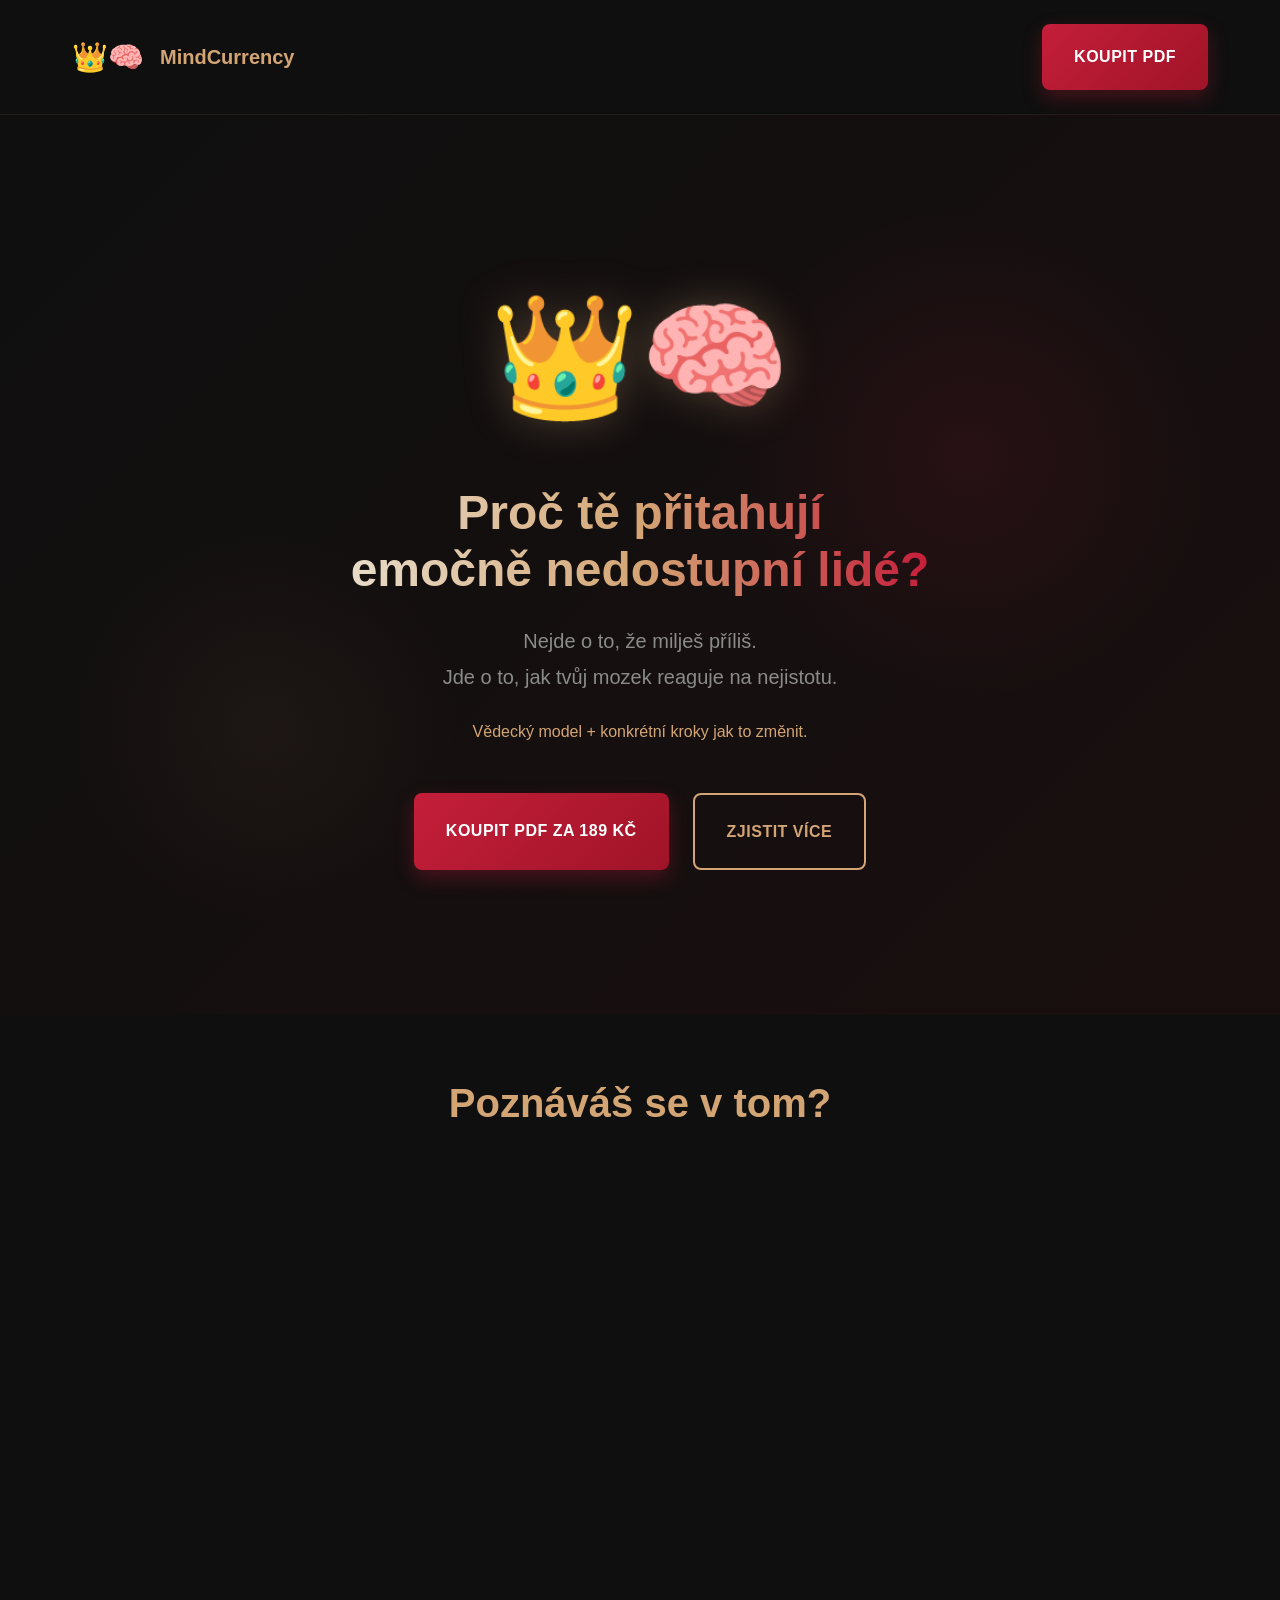
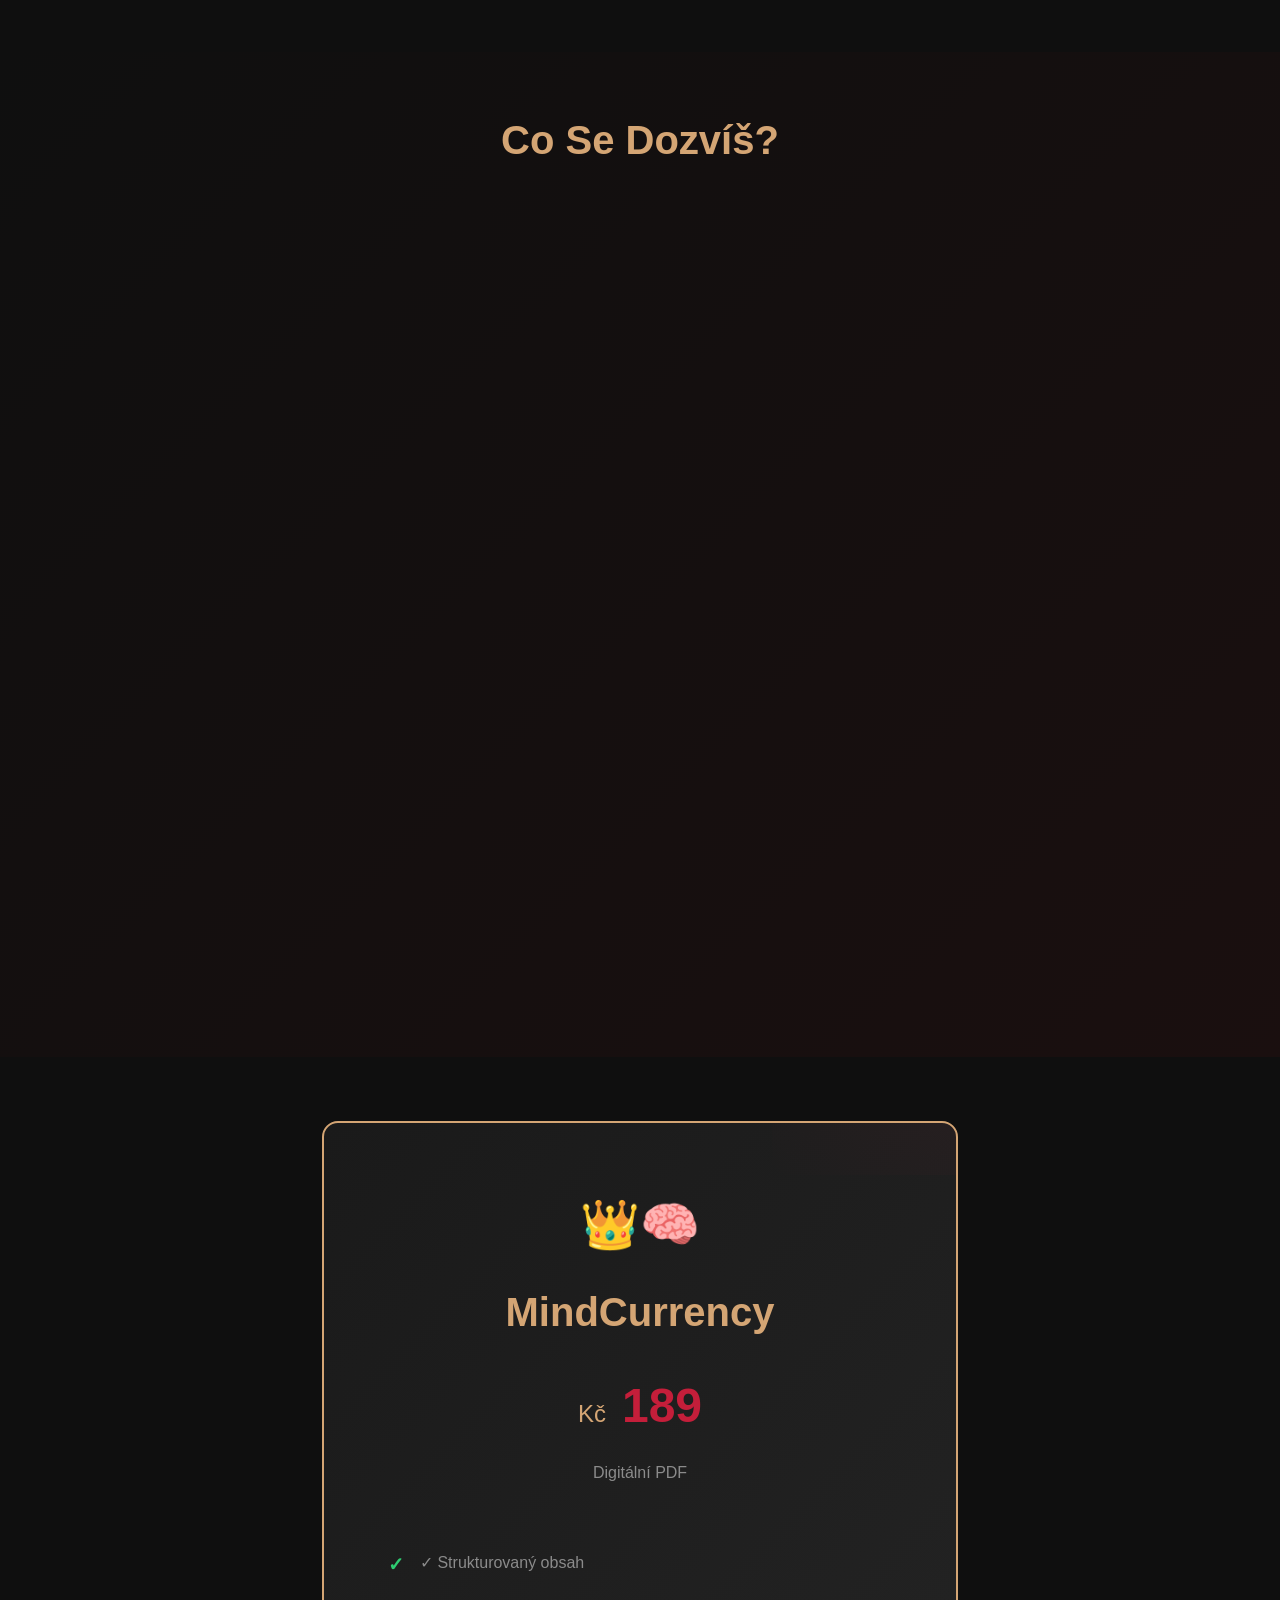
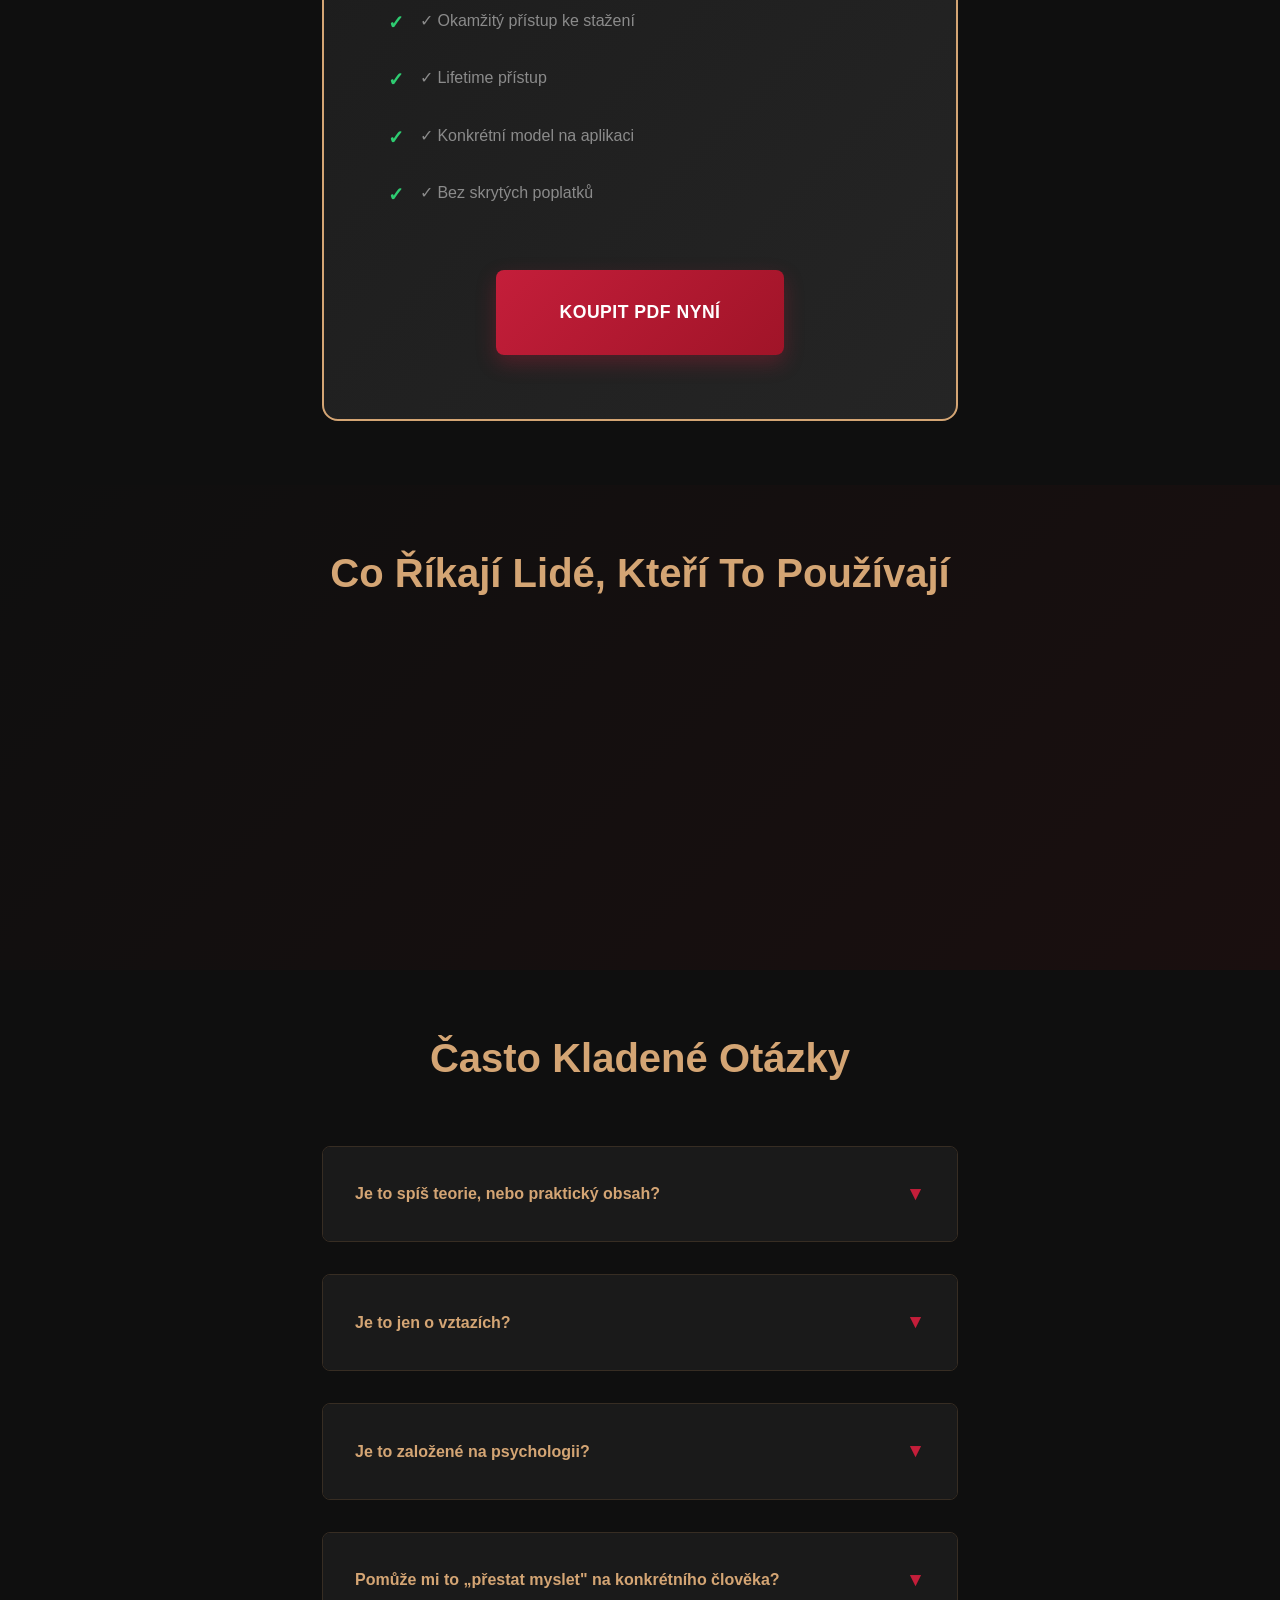
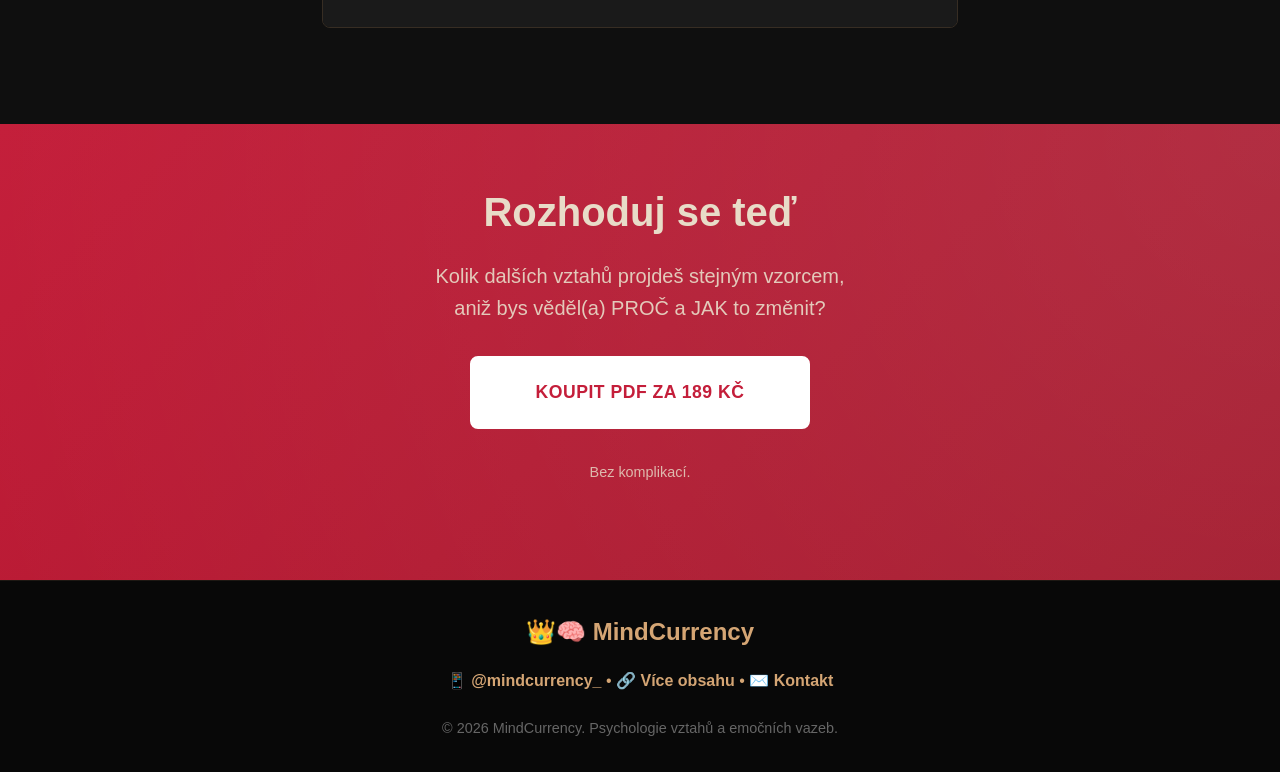
==== commit d51c993d: "Oprava: vráceno "Познáváš se v tom?" zpět na "Poznáváš se v tom?" - smazáno cyrilské P" ====
--- a/index.html
+++ b/index.html
@@ -55,7 +55,7 @@
 <!-- ========== PROBLEM SECTION ========== -->
 <section class="problem-section" id="problema">
     <div class="container-narrow">
-        <h2>Познáváš se v tom?</h2>
+        <h2>Poznáváš se v tom?</h2>
         
         <div class="problem-list">
             <div class="problem-item">
@@ -189,7 +189,7 @@
         
         <div class="faq-container">
             <div class="faq-item">
-                <div class="faq-question" onclick="this.parentElement.classList.toggle('active')">
+                <div class="faq-question" onclick="toggleFAQ(this)">
                     <h3>Je to spíš teorie, nebo praktický obsah?</h3>
                     <span class="faq-toggle">▼</span>
                 </div>
@@ -199,7 +199,7 @@
             </div>
             
             <div class="faq-item">
-                <div class="faq-question" onclick="this.parentElement.classList.toggle('active')">
+                <div class="faq-question" onclick="toggleFAQ(this)">
                     <h3>Je to jen o vztazích?</h3>
                     <span class="faq-toggle">▼</span>
                 </div>
@@ -209,7 +209,7 @@
             </div>
             
             <div class="faq-item">
-                <div class="faq-question" onclick="this.parentElement.classList.toggle('active')">
+                <div class="faq-question" onclick="toggleFAQ(this)">
                     <h3>Je to založené na psychologii?</h3>
                     <span class="faq-toggle">▼</span>
                 </div>
@@ -219,7 +219,7 @@
             </div>
             
             <div class="faq-item">
-                <div class="faq-question" onclick="this.parentElement.classList.toggle('active')">
+                <div class="faq-question" onclick="toggleFAQ(this)">
                     <h3>Pomůže mi to „přestat myslet" na konkrétního člověka?</h3>
                     <span class="faq-toggle">▼</span>
                 </div>
@@ -266,4 +266,4 @@
 <script src="script.js"></script>
 
 </body>
-</html>
+</html>
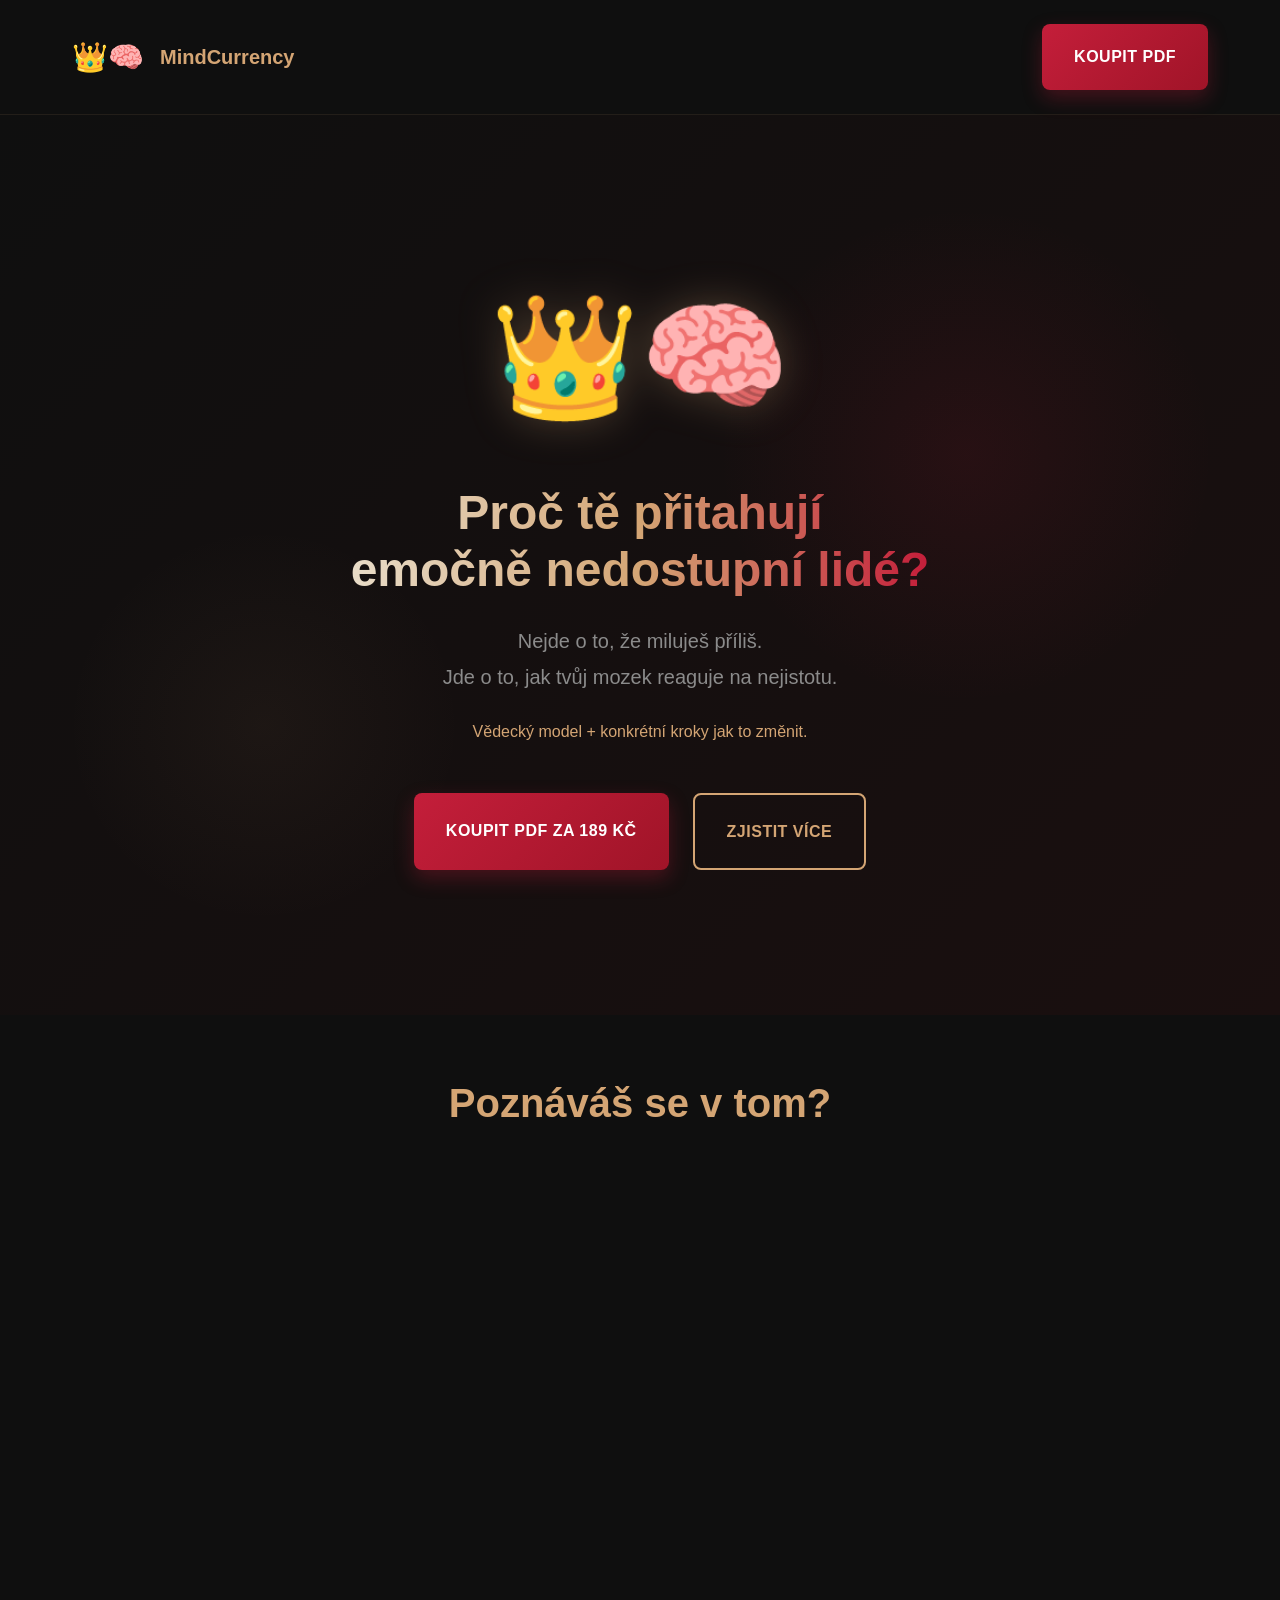
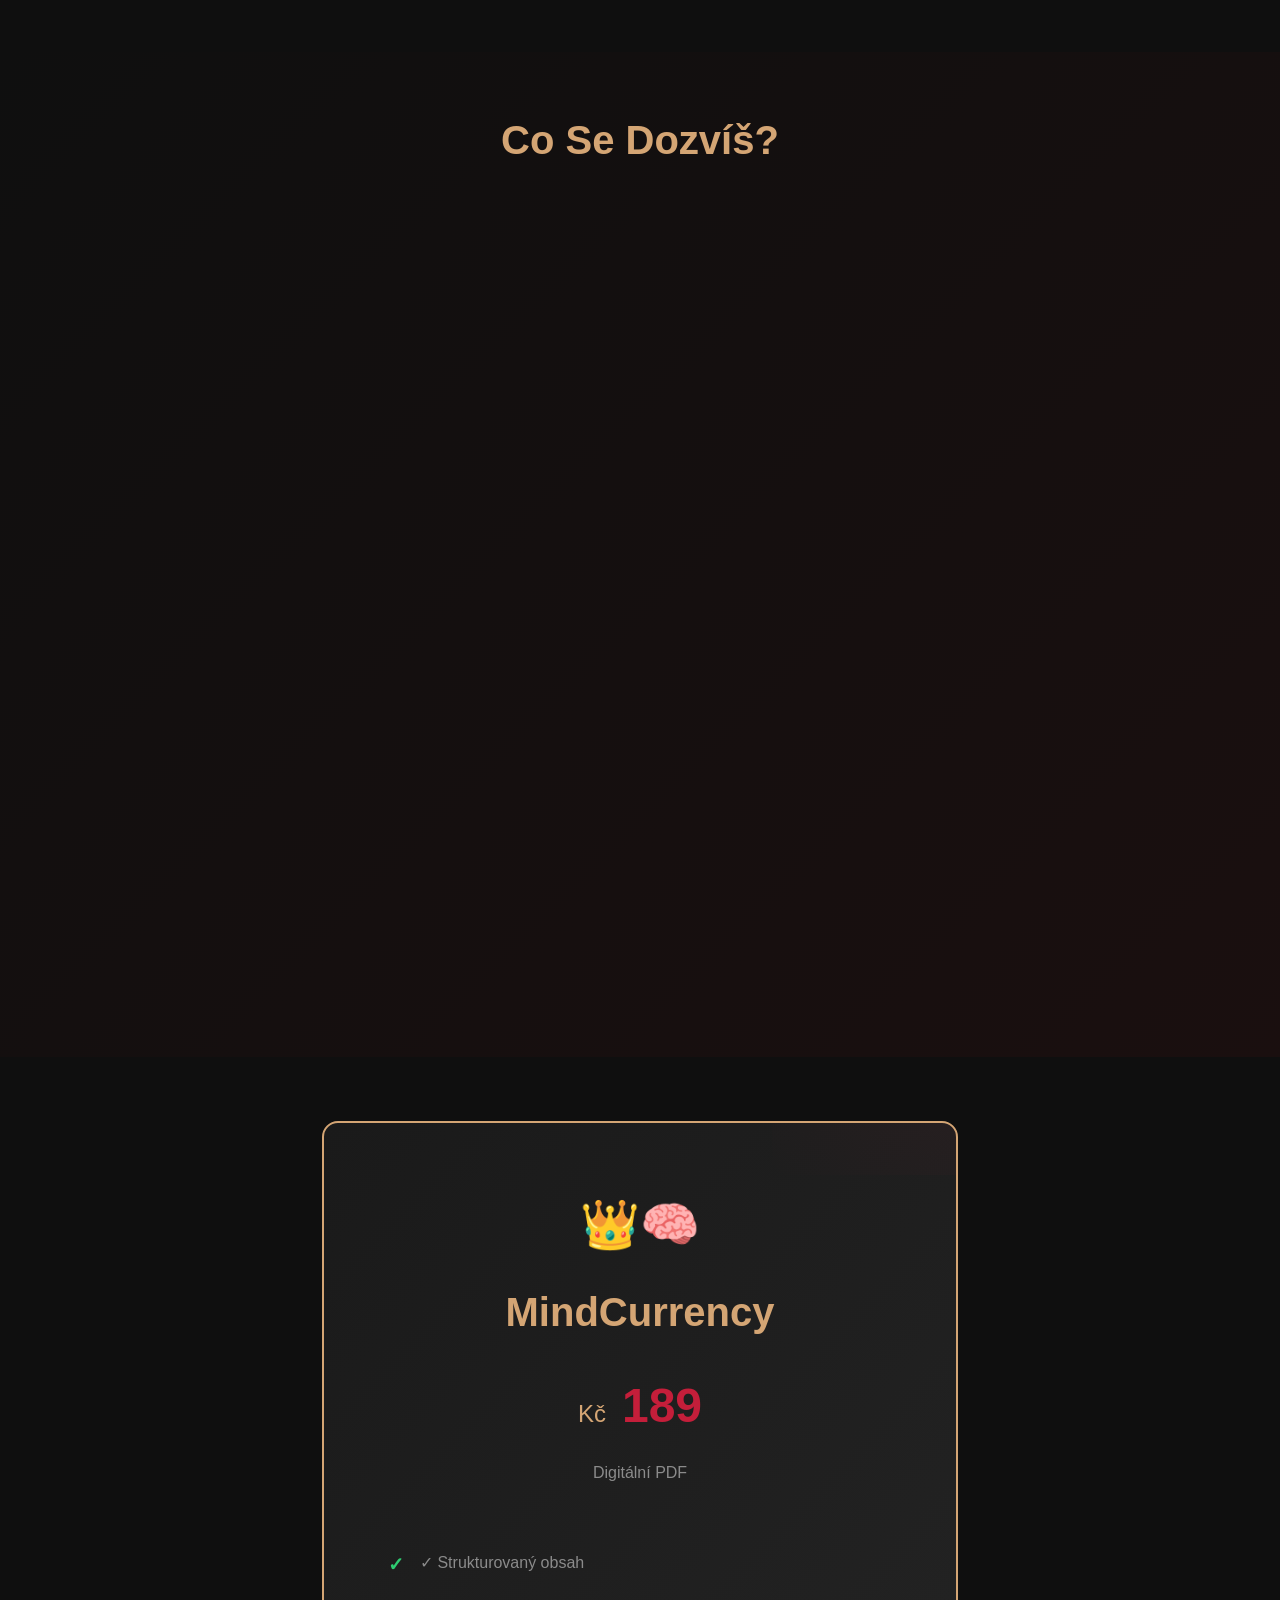
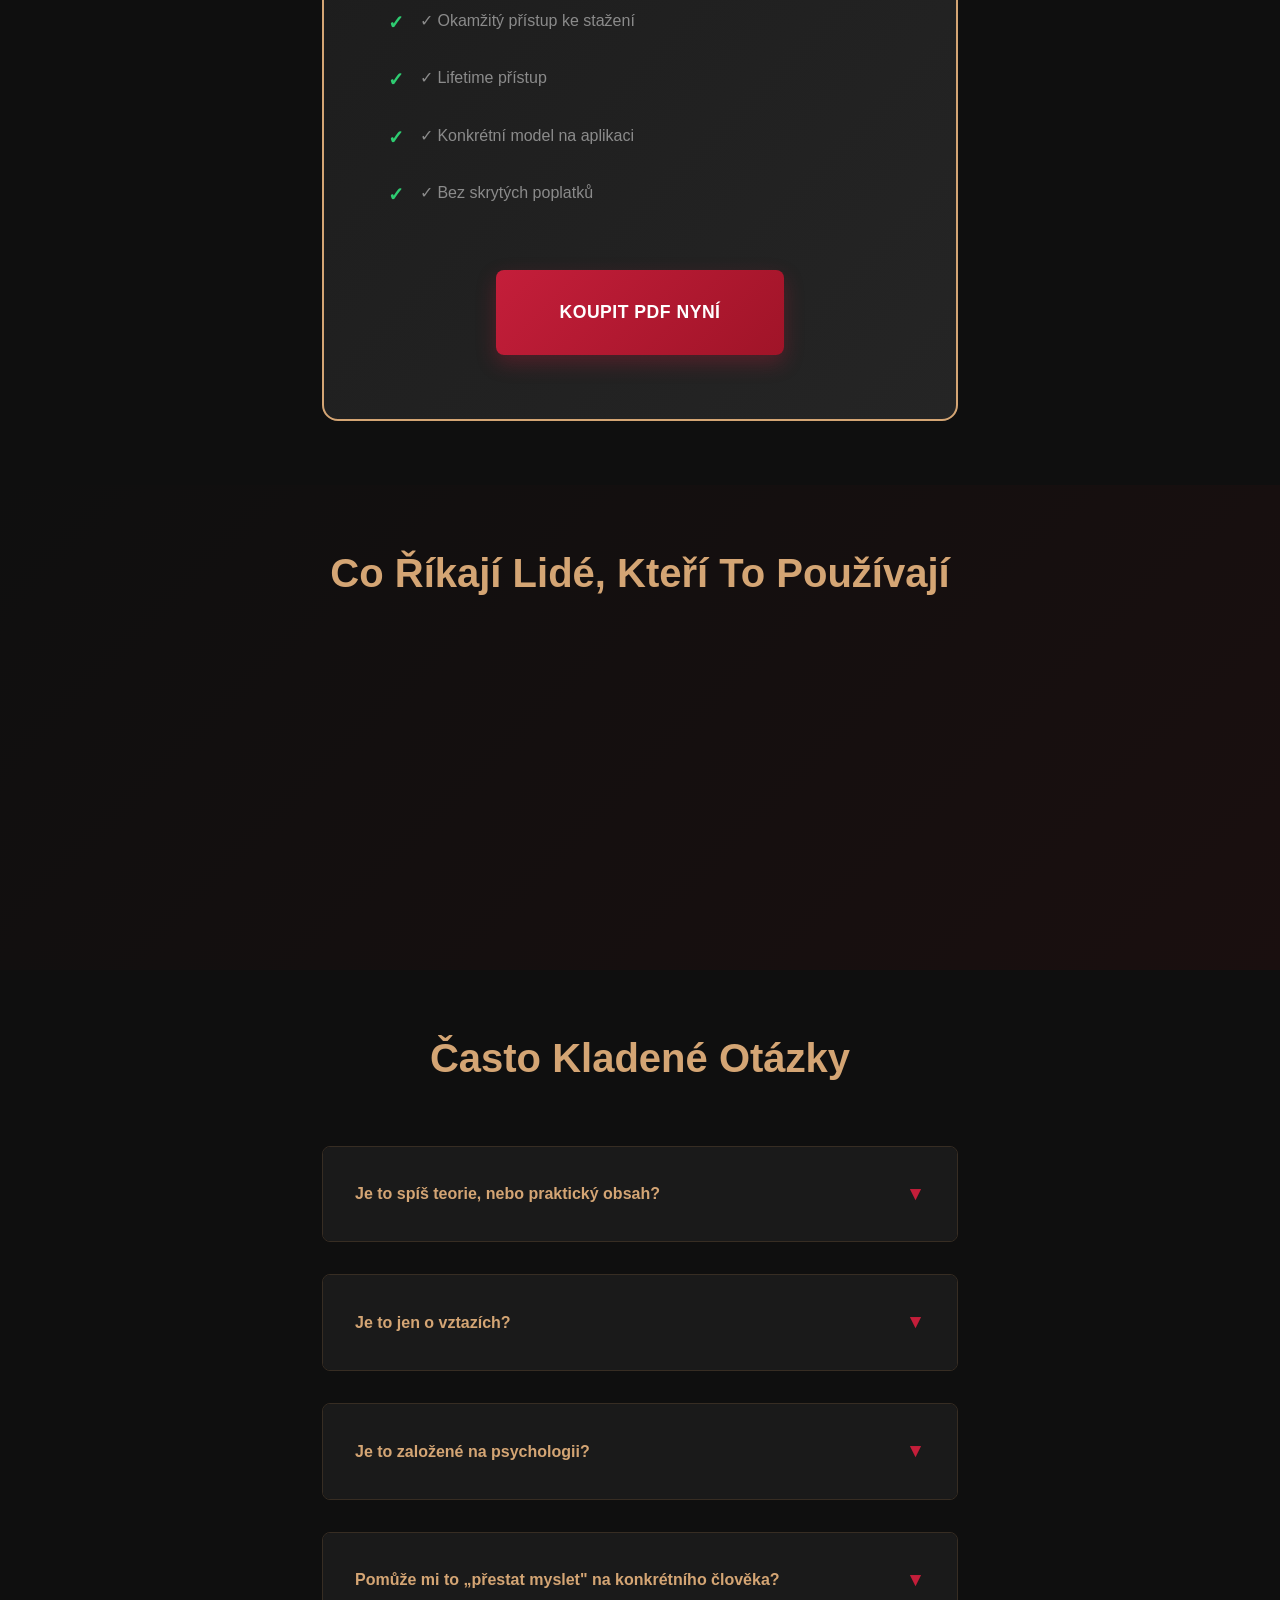
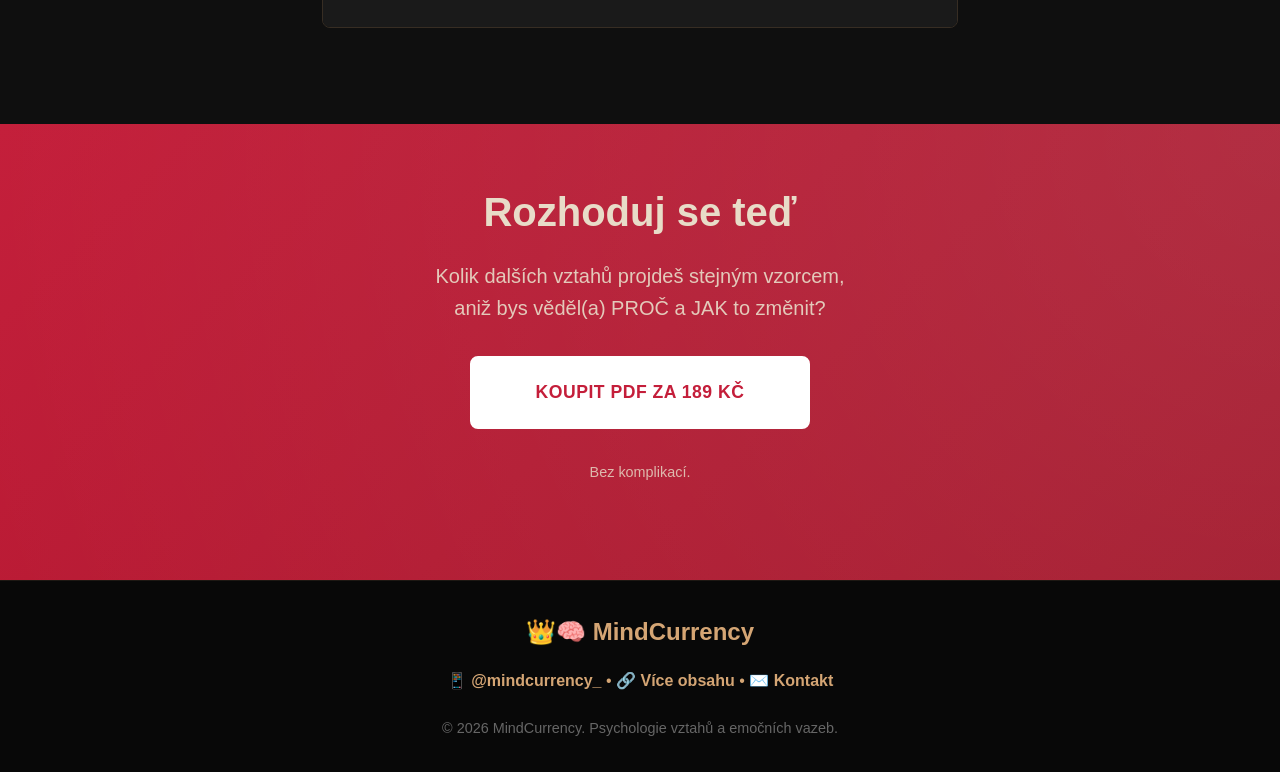
==== commit 15d082cb: "Oprava: věta změněna na "Nejde o to, že miluješ příliš." a cyrilika odstraněna z "Poznáváš se v tom?" ====
--- a/index.html
+++ b/index.html
@@ -37,7 +37,7 @@
         <h1>Proč tě přitahují<br>emočně nedostupní lidé?</h1>
         
         <p class="hero-subtitle">
-            Nejde o to, že milješ příliš.<br>
+            Nejde o to, že miluješ příliš.<br>
             Jde o to, jak tvůj mozek reaguje na nejistotu.
         </p>
         
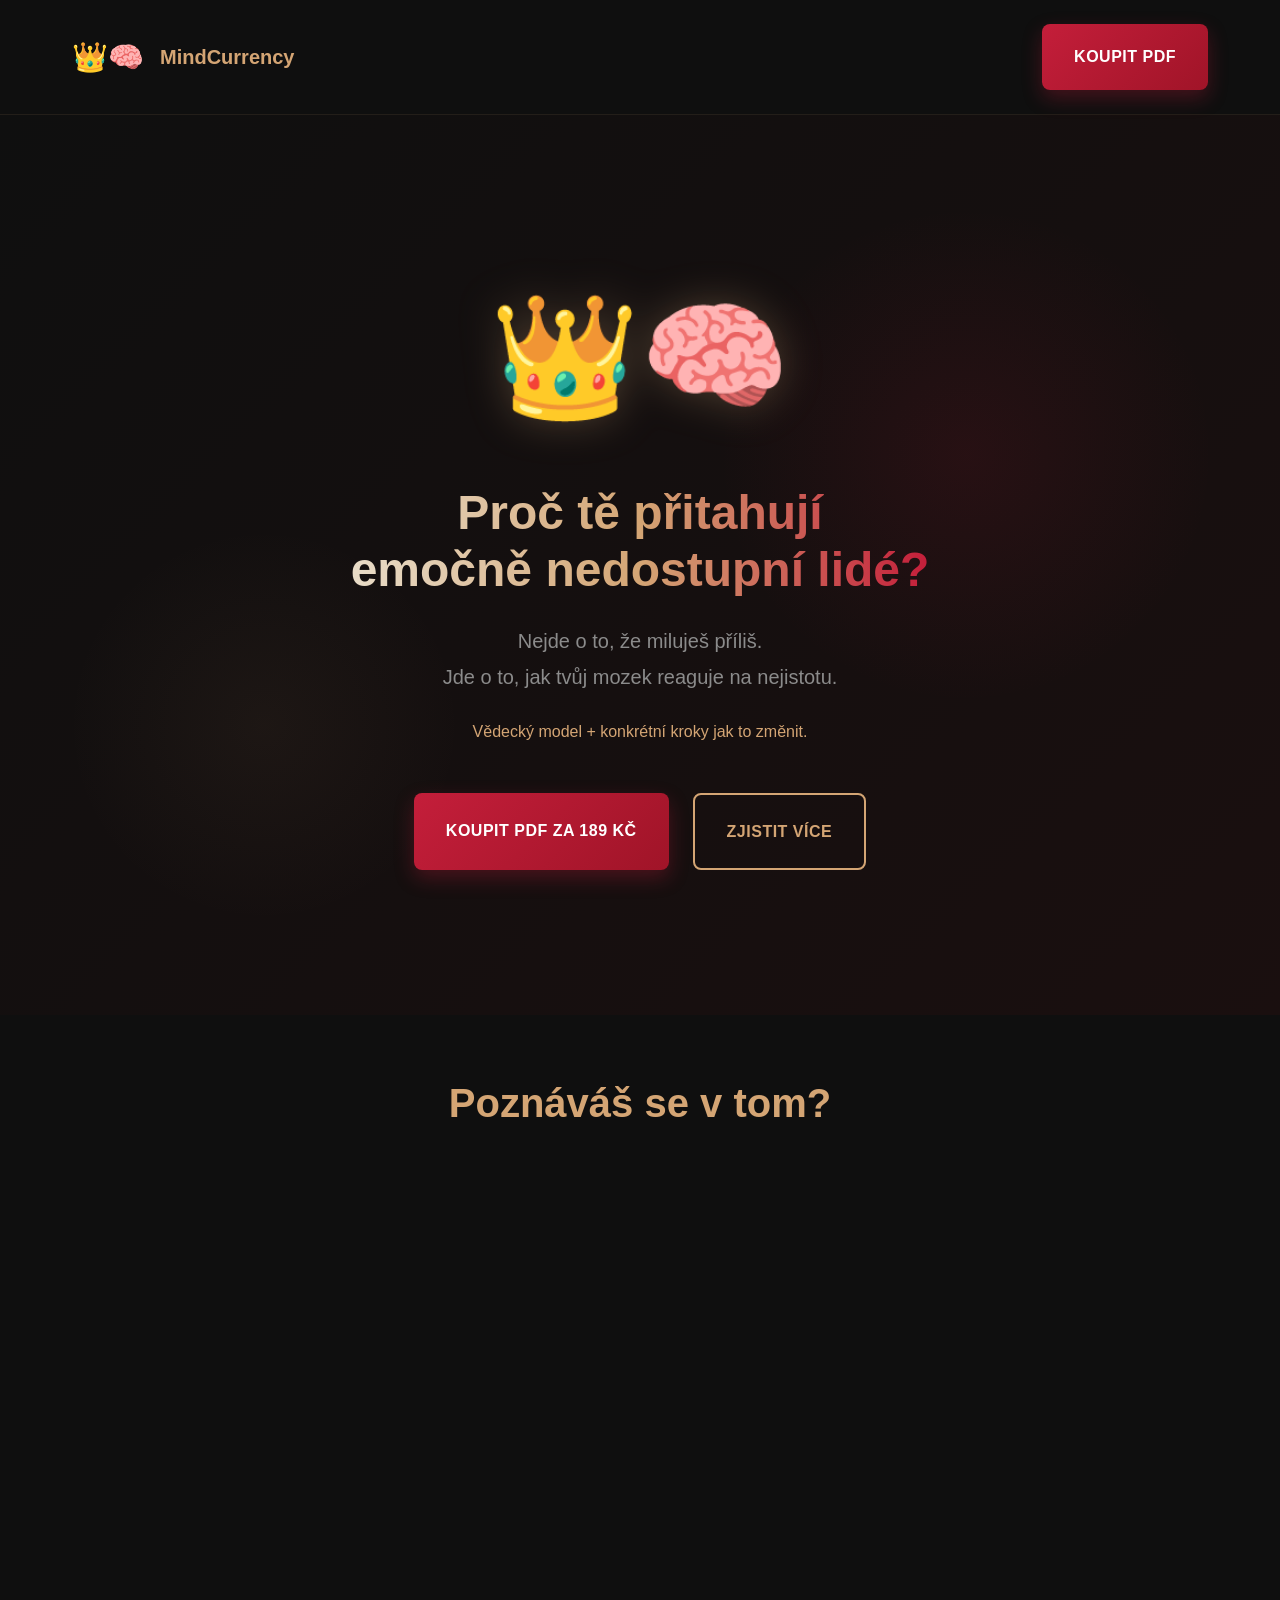
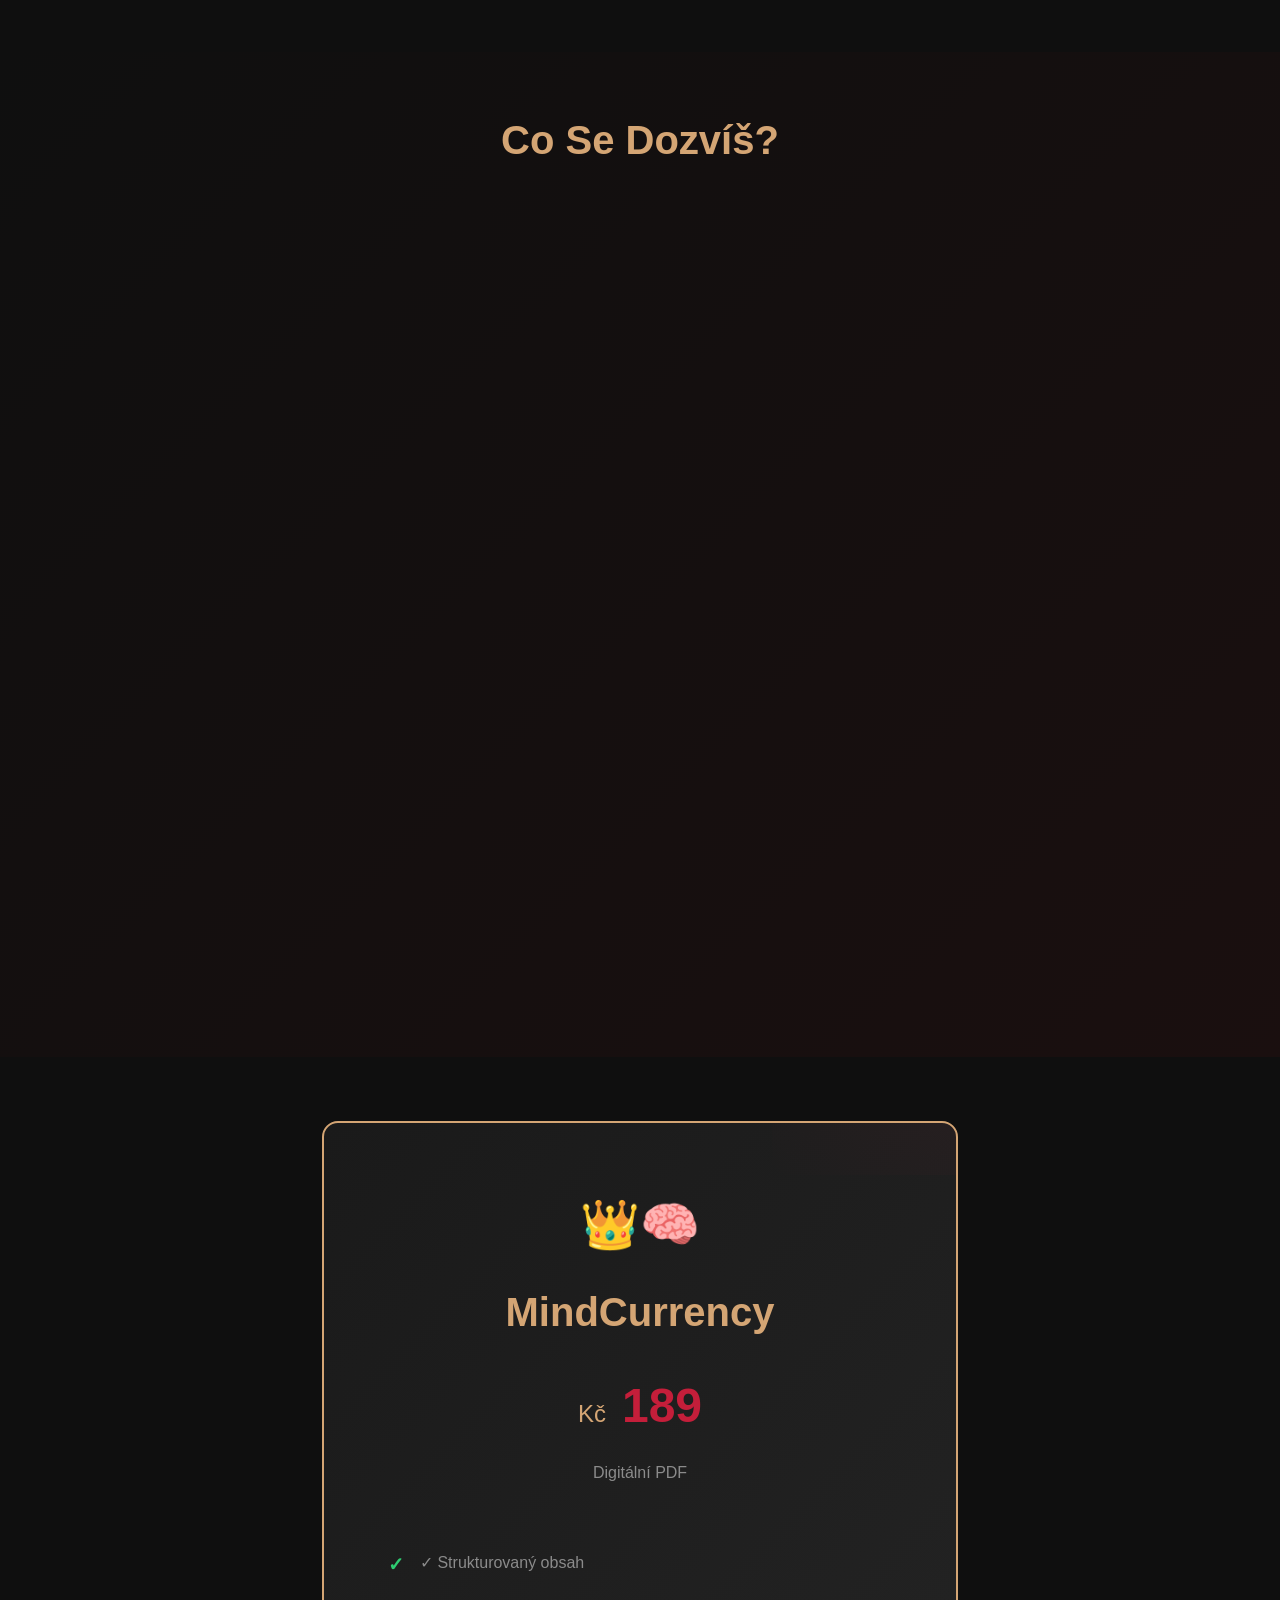
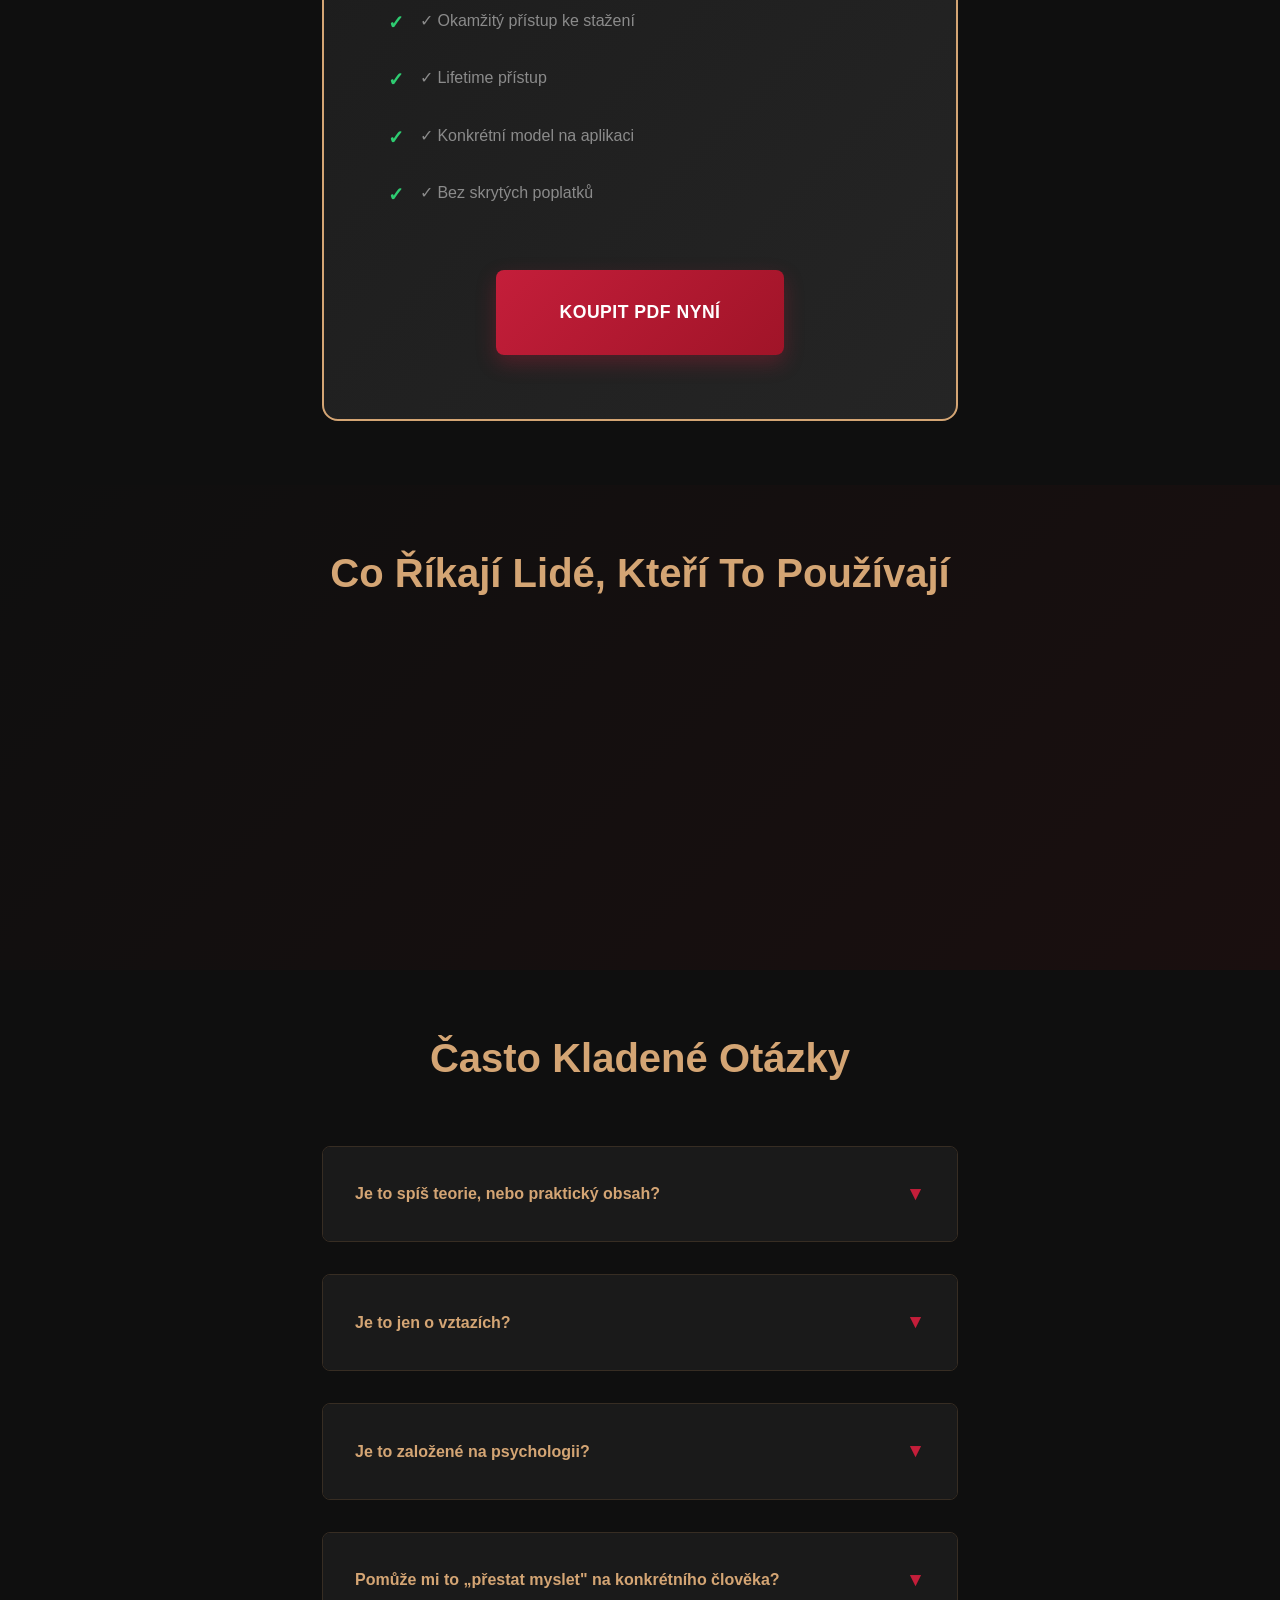
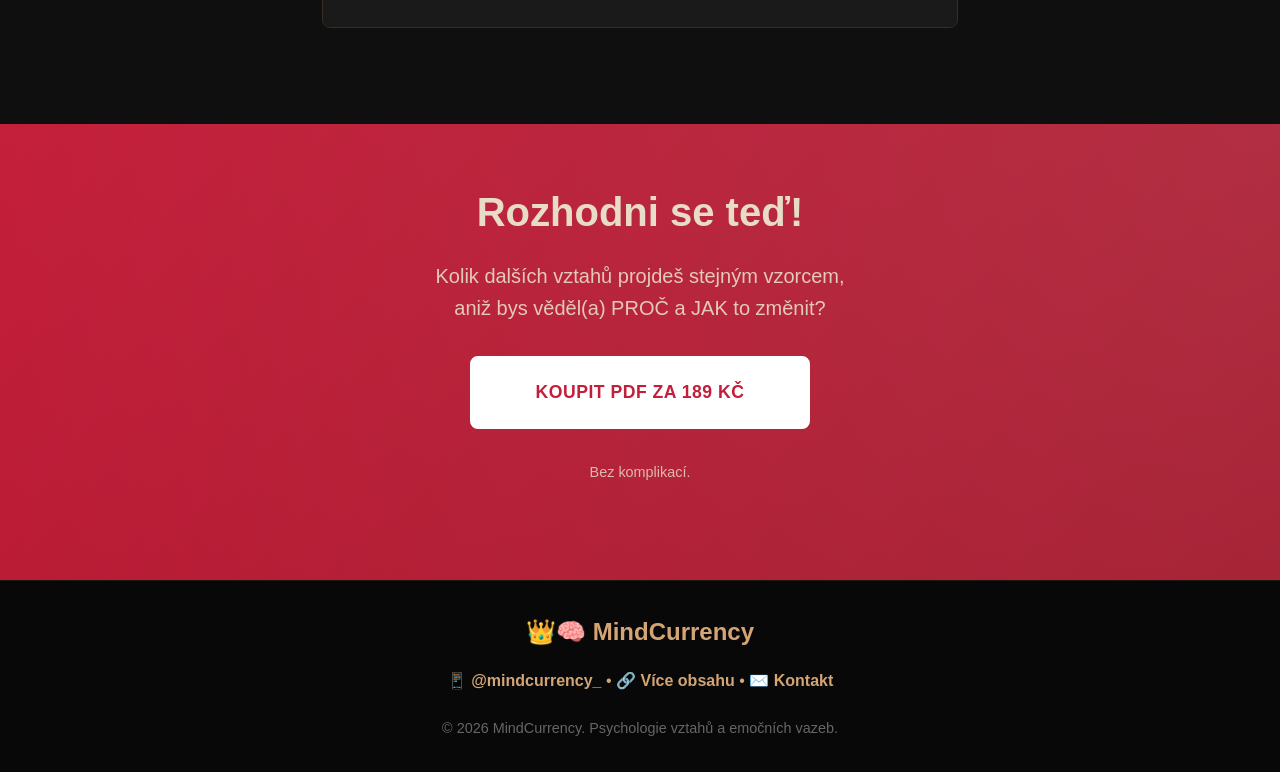
==== commit 0781c144: "Update index.html" ====
--- a/index.html
+++ b/index.html
@@ -234,7 +234,7 @@
 <!-- ========== FINAL CTA ========== -->
 <section class="cta-final">
     <div class="container">
-        <h2>Rozhoduj se teď</h2>
+        <h2>Rozhodni se teď!</h2>
         <p>
             Kolik dalších vztahů projdeš stejným vzorcem,<br>
             aniž bys věděl(a) PROČ a JAK to změnit?
@@ -266,4 +266,4 @@
 <script src="script.js"></script>
 
 </body>
-</html>+</html>
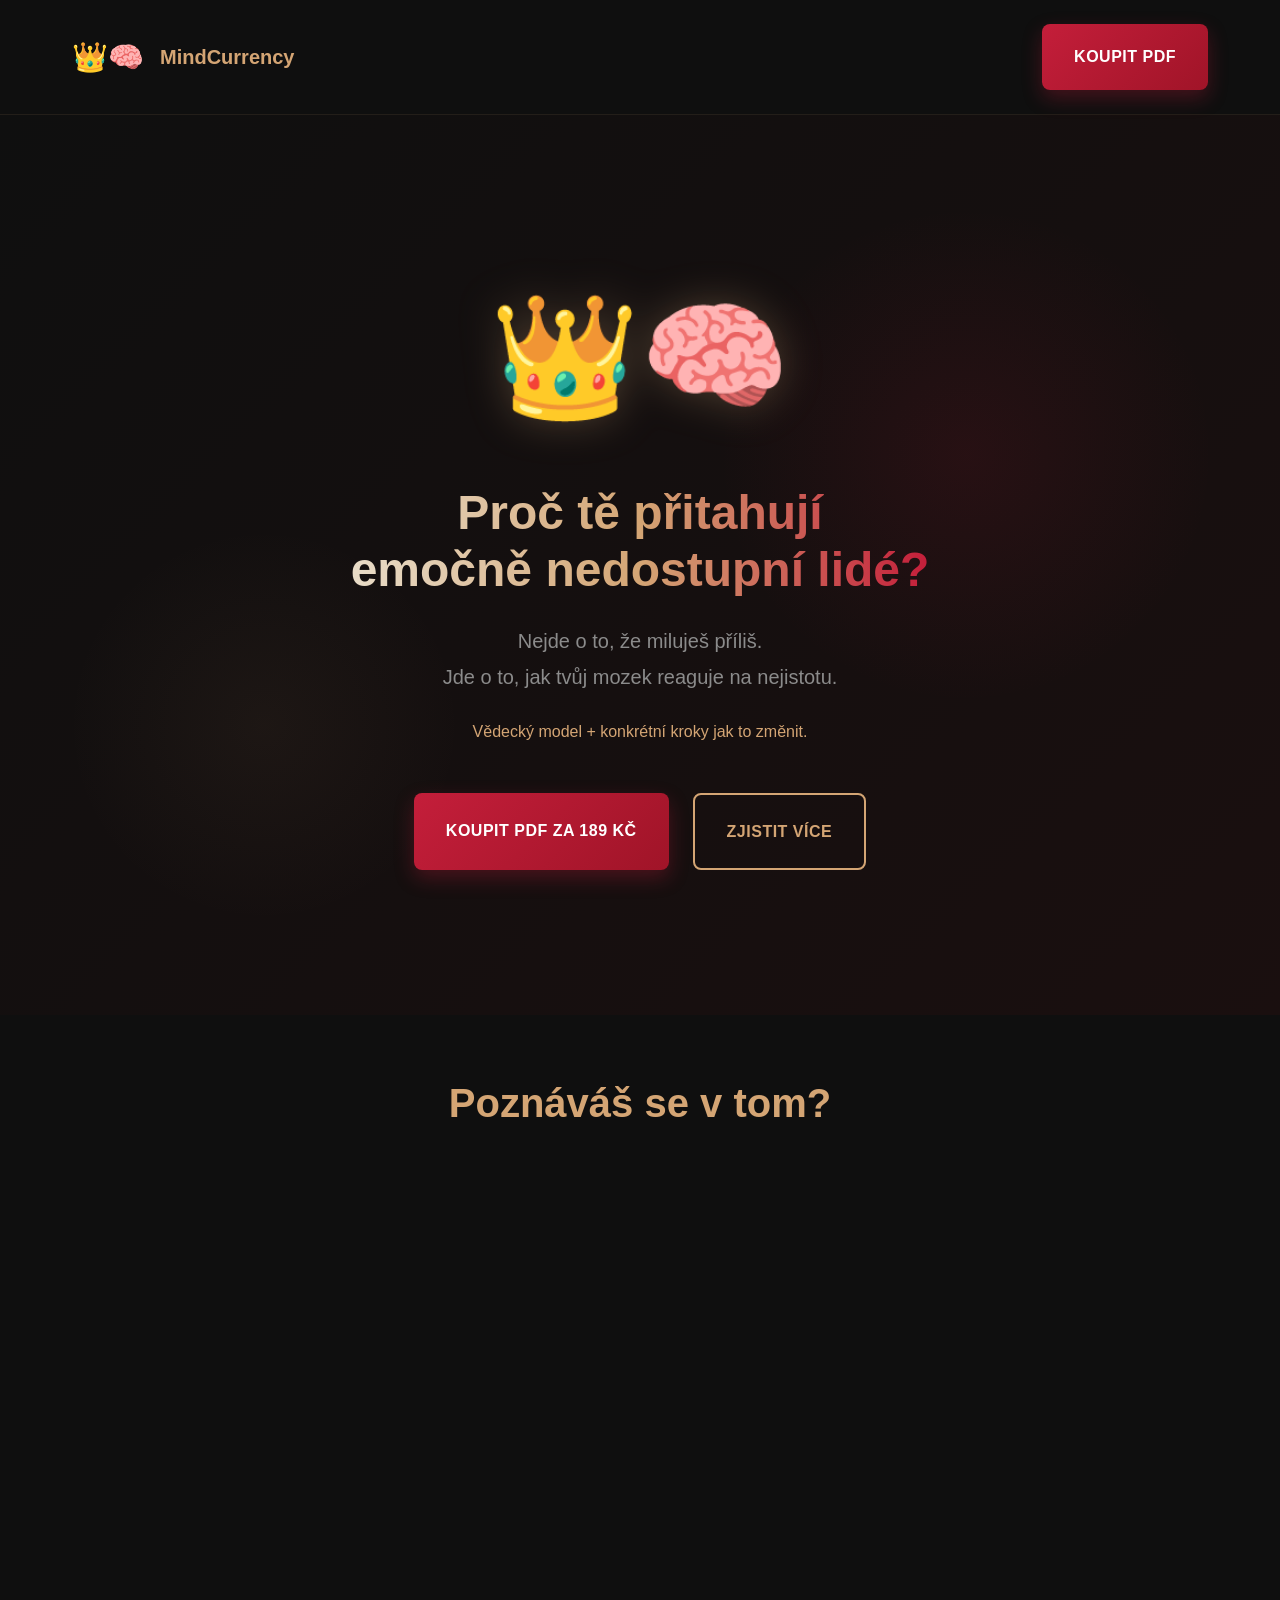
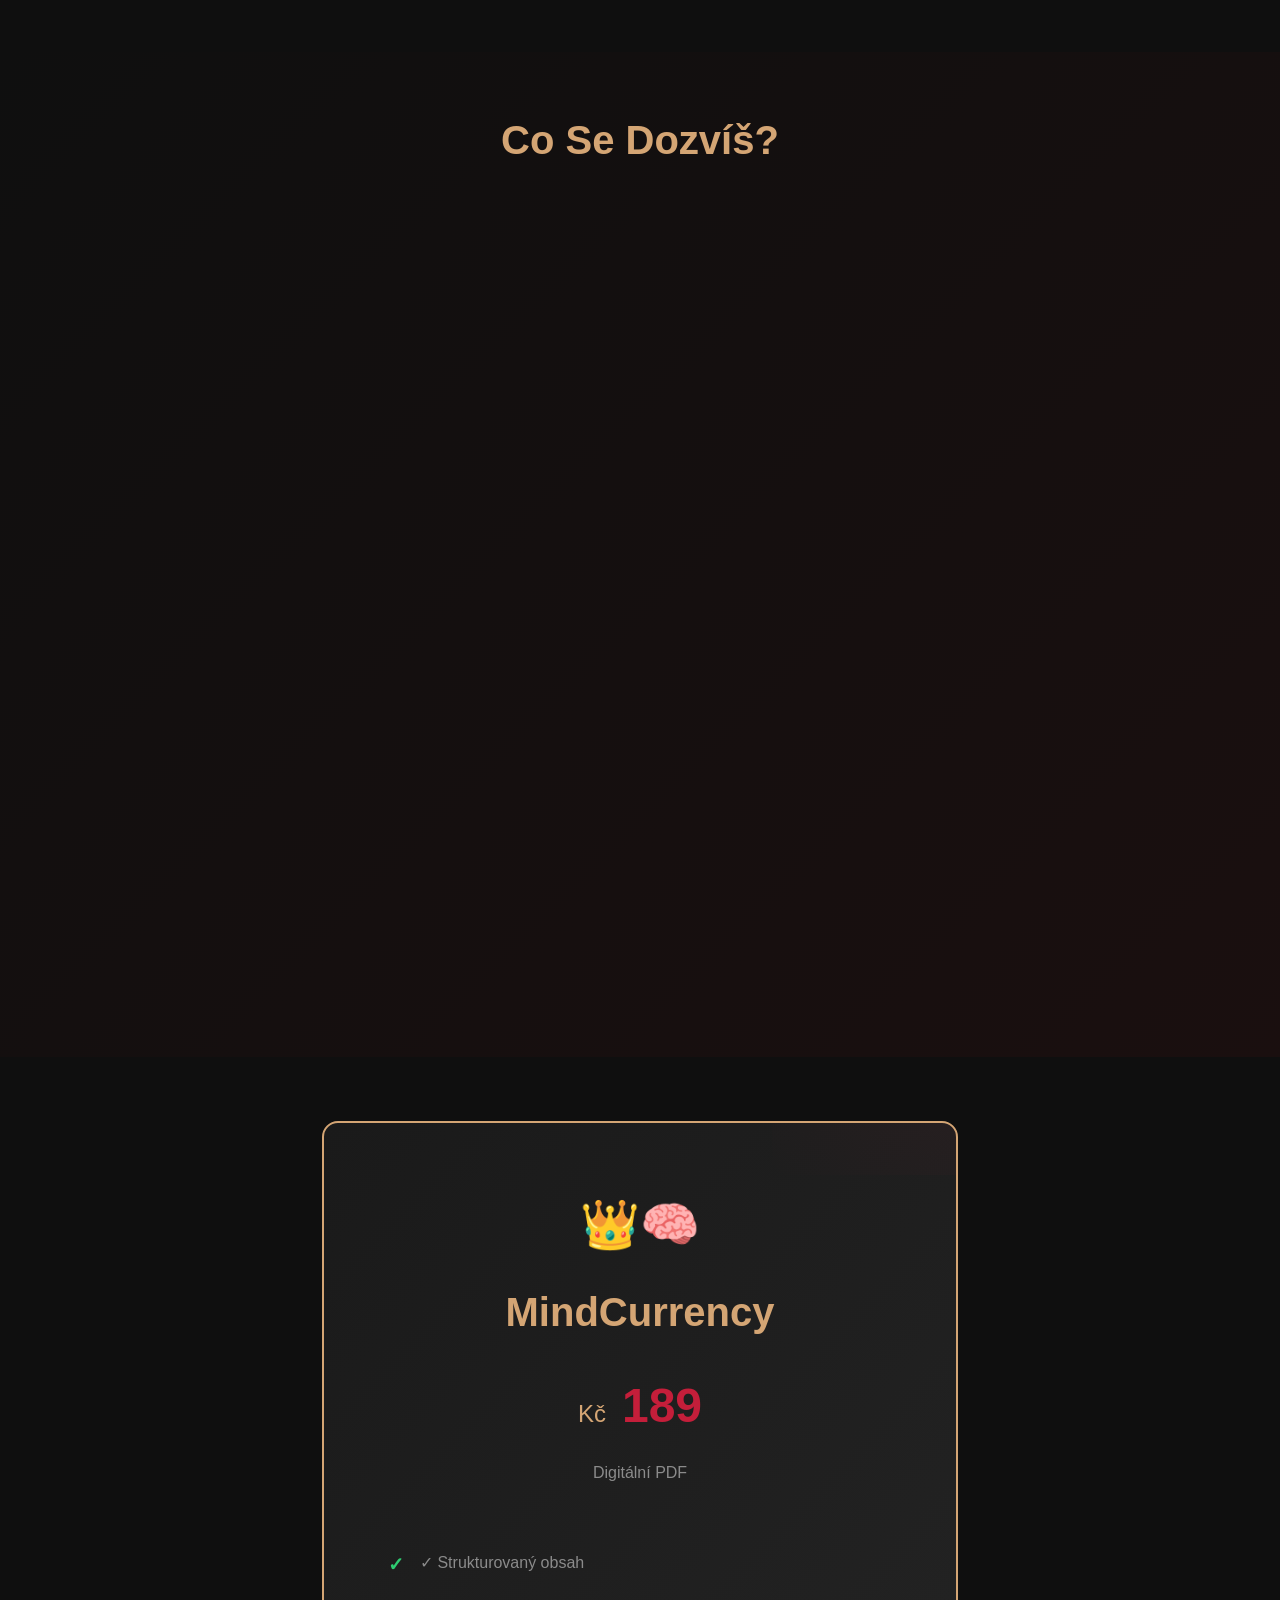
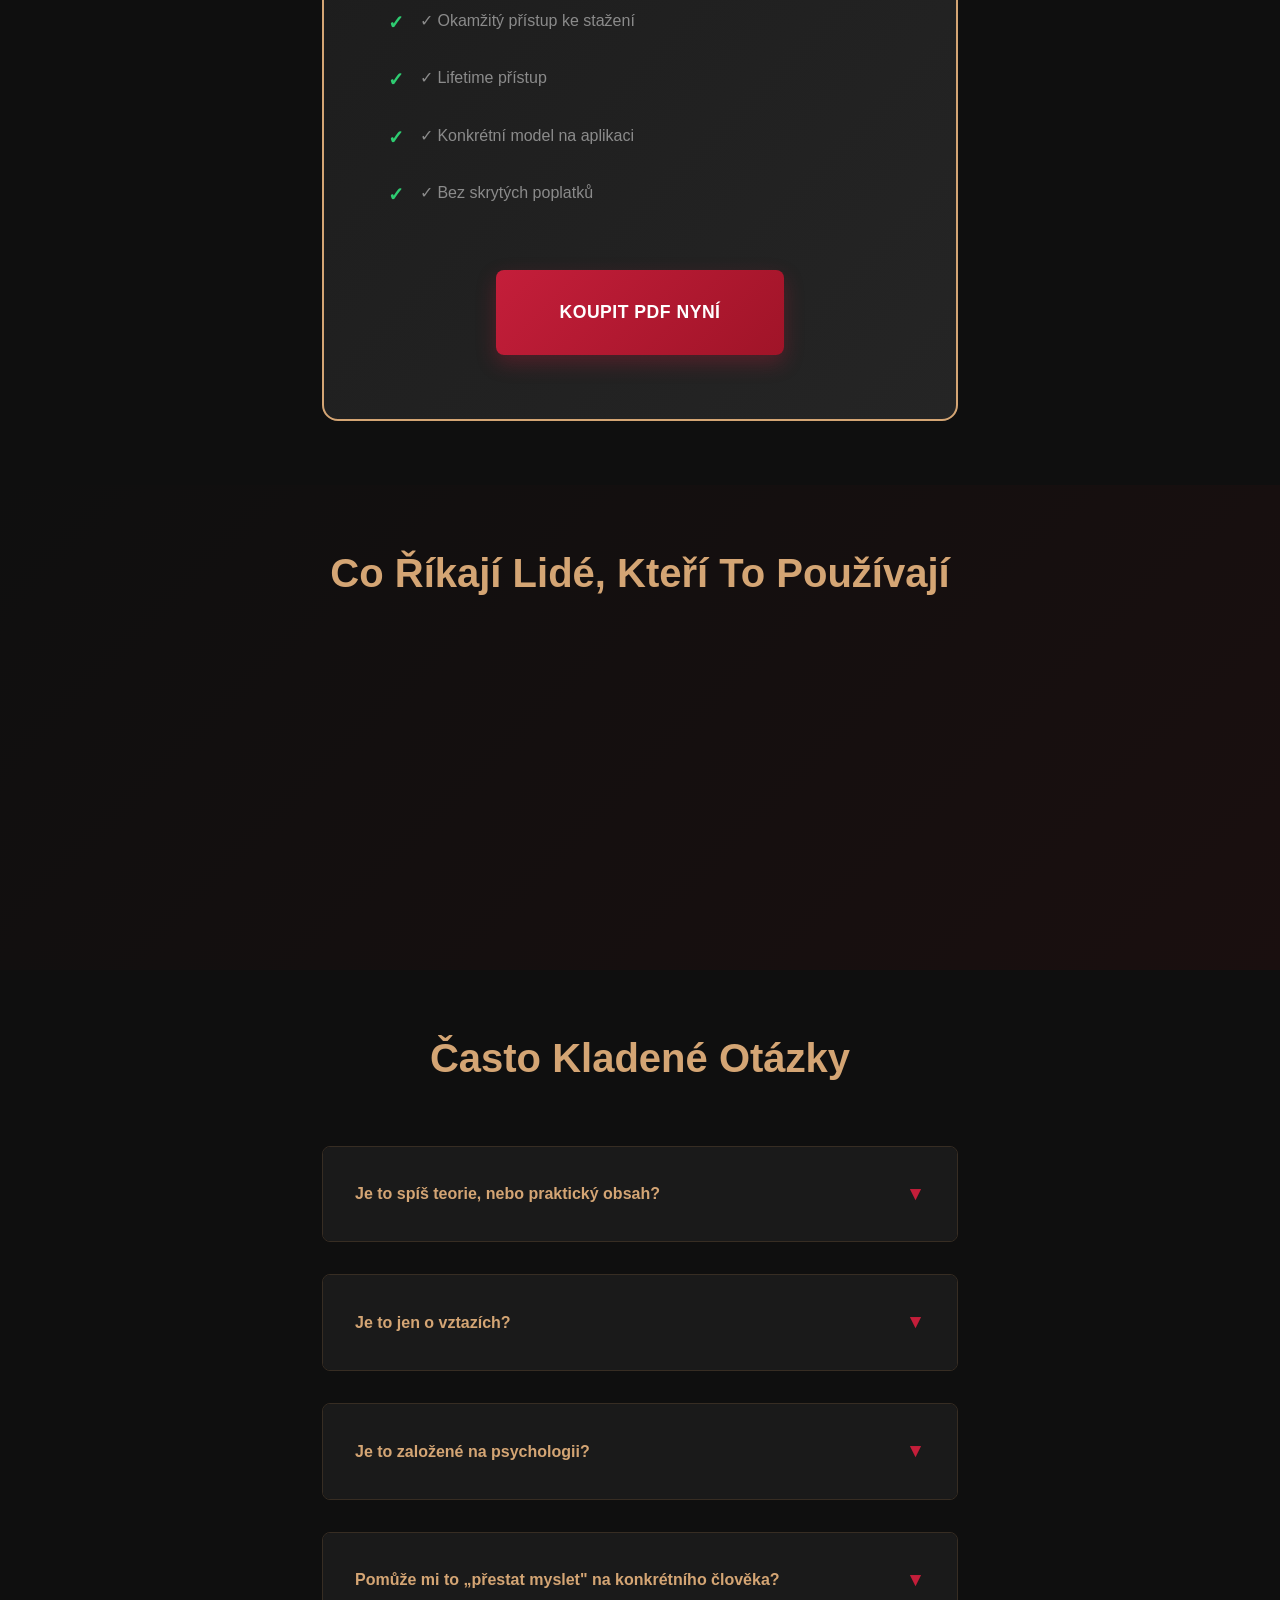
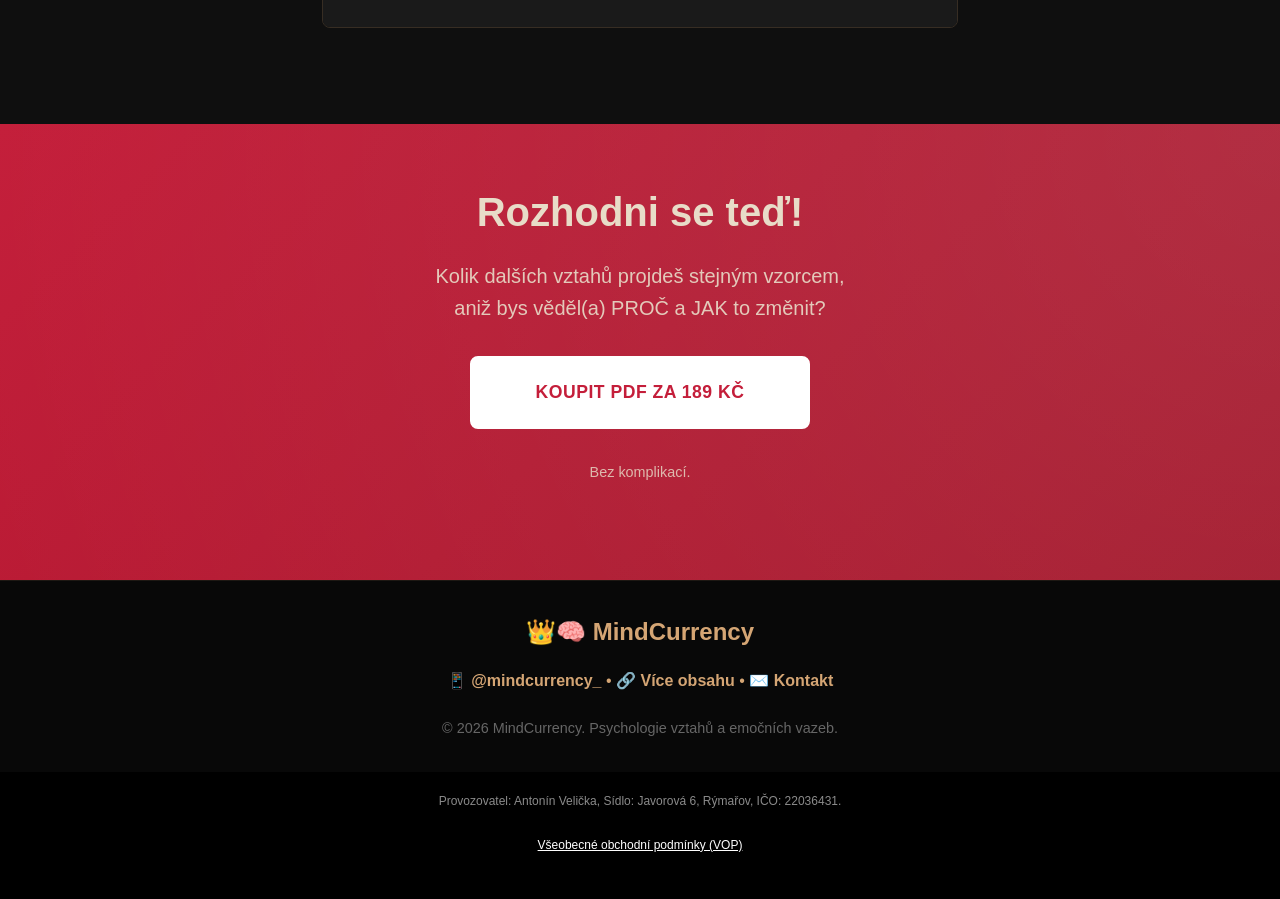
==== commit f494dc7d: "Update index.html" ====
--- a/index.html
+++ b/index.html
@@ -256,7 +256,7 @@
         <span style="color: var(--primary-gold);">•</span>
         <a href="https://linktr.ee/MindCurrency" class="footer-link" target="_blank">🔗 Více obsahu</a>
         <span style="color: var(--primary-gold);">•</span>
-        <a href="mailto:contact@mindcurrency.cz" class="footer-link">✉️ Kontakt</a>
+        <a href="mailto:muj.byznys@email.cz" class="footer-link">✉️ Kontakt</a>
     </div>
     <p class="footer-text">
         © 2026 MindCurrency. Psychologie vztahů a emočních vazeb.
@@ -265,5 +265,10 @@
 
 <script src="script.js"></script>
 
+<footer style="text-align: center; padding: 20px; font-size: 12px; color: #666666; background-color: #000000;">
+    <p>Provozovatel: Antonín Velička, Sídlo: Javorová 6, Rýmařov, IČO: 22036431.</p>
+    <p><a href="vop.html" style="color: #ffffff; text-decoration: underline;">Všeobecné obchodní podmínky (VOP)</a></p>
+</footer>
+    
 </body>
 </html>
